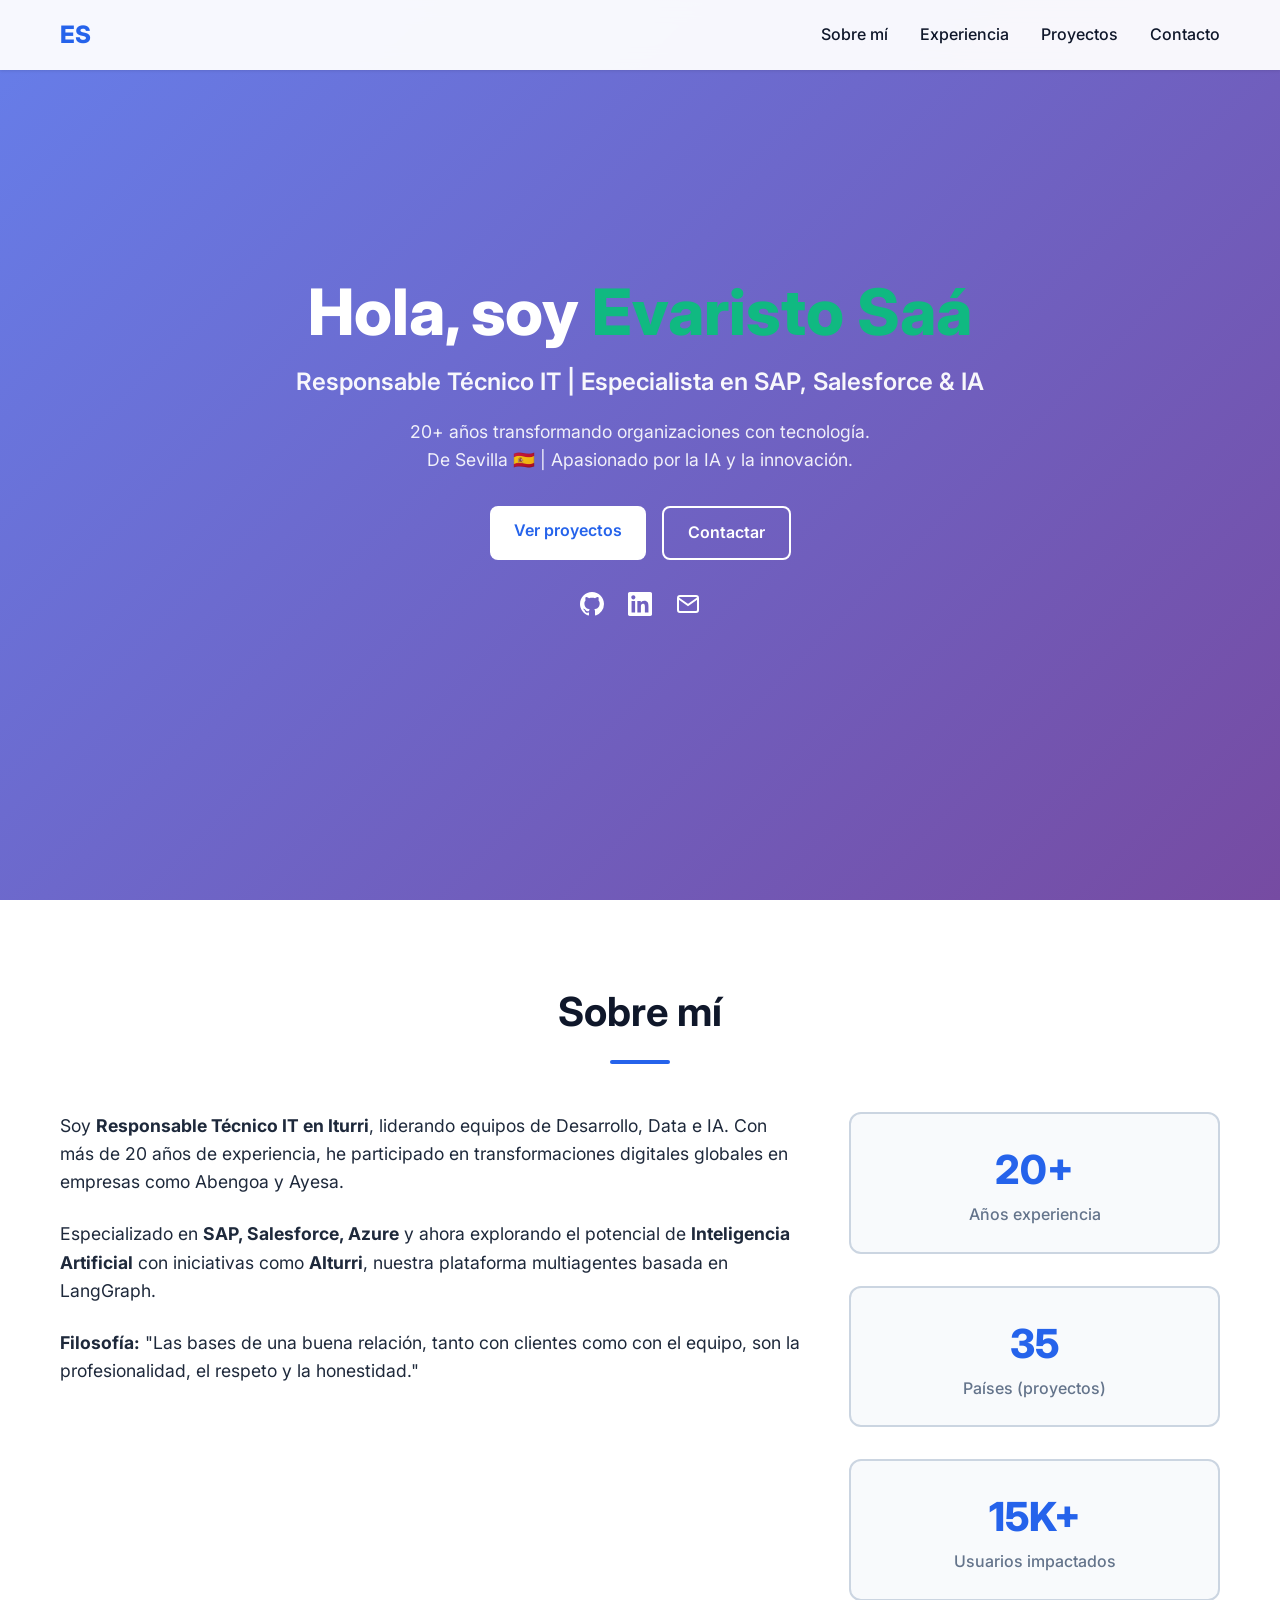
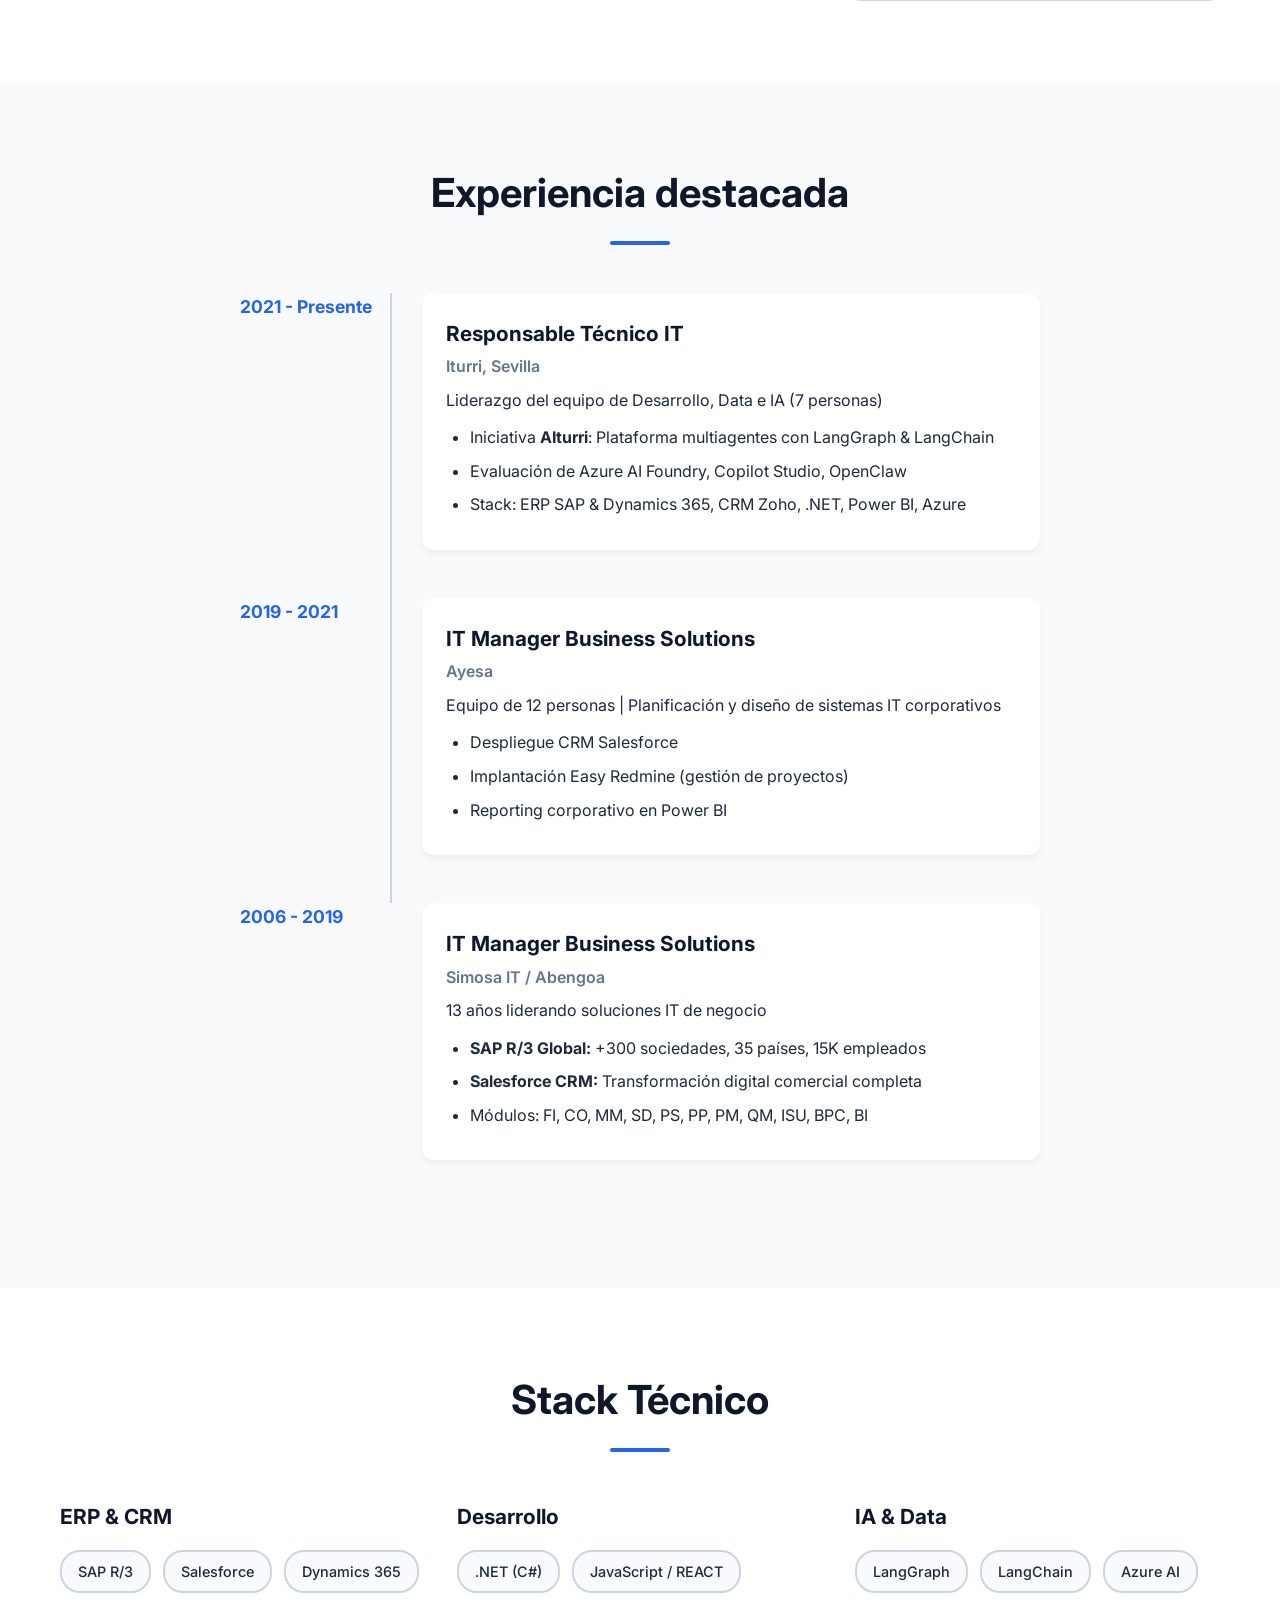
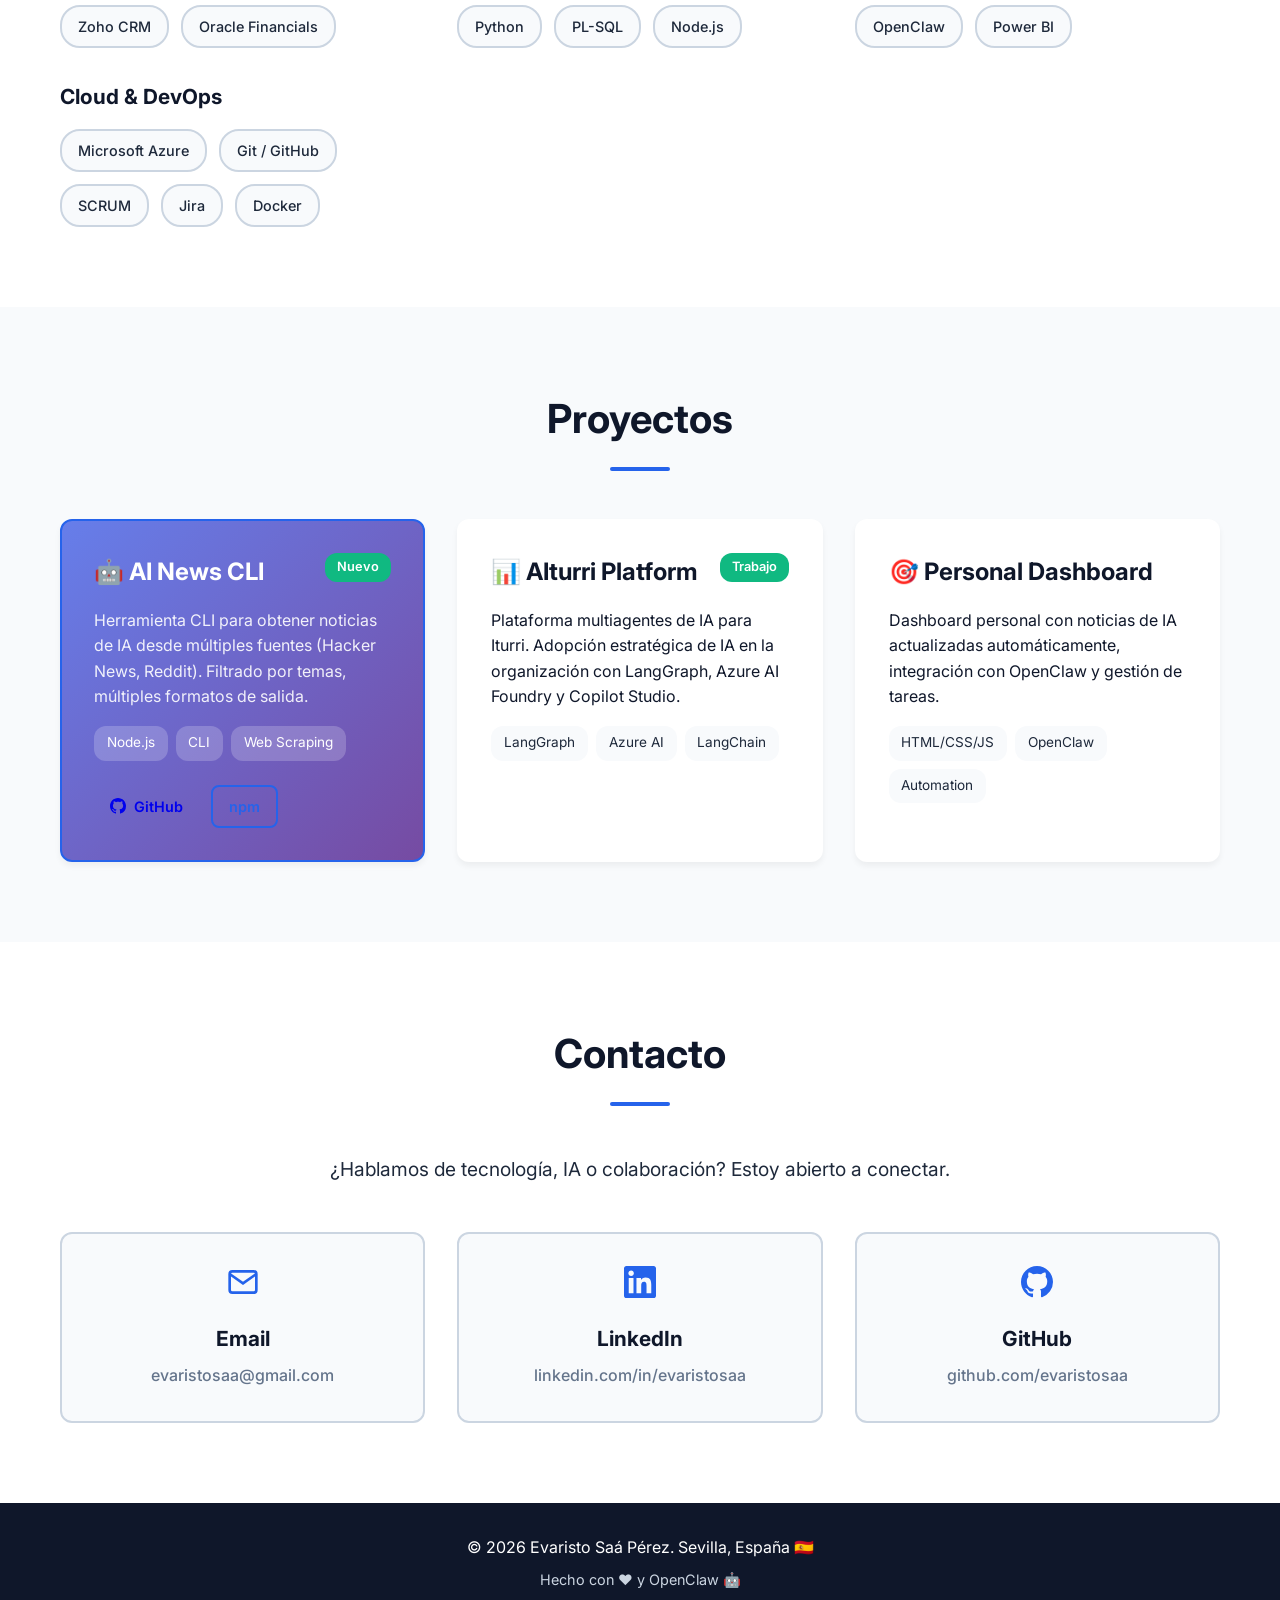
==== index.html @ eadf66b8 "feat: initial portfolio with AI News CLI project - Professional portfolio with experience timeline -" ====
<!DOCTYPE html>
<html lang="es">
<head>
    <meta charset="UTF-8">
    <meta name="viewport" content="width=device-width, initial-scale=1.0">
    <meta name="description" content="Evaristo Saá - Responsable Técnico IT | 20+ años experiencia | SAP, Salesforce, IA, Cloud">
    <meta name="keywords" content="IT, SAP, Salesforce, IA, Machine Learning, Sevilla, desarrollo software">
    <meta name="author" content="Evaristo Saá Pérez">
    <title>Evaristo Saá | IT Leader & AI Enthusiast</title>
    <link rel="stylesheet" href="styles.css">
    <link rel="preconnect" href="https://fonts.googleapis.com">
    <link rel="preconnect" href="https://fonts.gstatic.com" crossorigin>
    <link href="https://fonts.googleapis.com/css2?family=Inter:wght@300;400;500;600;700;800&display=swap" rel="stylesheet">
</head>
<body>
    <!-- Navigation -->
    <nav class="navbar">
        <div class="container">
            <div class="nav-brand">
                <a href="#home">ES</a>
            </div>
            <ul class="nav-menu">
                <li><a href="#about">Sobre mí</a></li>
                <li><a href="#experience">Experiencia</a></li>
                <li><a href="#projects">Proyectos</a></li>
                <li><a href="#contact">Contacto</a></li>
            </ul>
        </div>
    </nav>

    <!-- Hero Section -->
    <section class="hero" id="home">
        <div class="container">
            <div class="hero-content">
                <h1 class="hero-title">
                    Hola, soy <span class="highlight">Evaristo Saá</span>
                </h1>
                <p class="hero-subtitle">
                    Responsable Técnico IT | Especialista en SAP, Salesforce & IA
                </p>
                <p class="hero-description">
                    20+ años transformando organizaciones con tecnología.<br>
                    De Sevilla 🇪🇸 | Apasionado por la IA y la innovación.
                </p>
                <div class="hero-cta">
                    <a href="#projects" class="btn btn-primary">Ver proyectos</a>
                    <a href="#contact" class="btn btn-secondary">Contactar</a>
                </div>
                <div class="hero-social">
                    <a href="https://github.com/evaristosaa" target="_blank" aria-label="GitHub">
                        <svg width="24" height="24" viewBox="0 0 24 24" fill="currentColor">
                            <path d="M12 0C5.37 0 0 5.37 0 12c0 5.31 3.435 9.795 8.205 11.385.6.105.825-.255.825-.57 0-.285-.015-1.23-.015-2.235-3.015.555-3.795-.735-4.035-1.41-.135-.345-.72-1.41-1.23-1.695-.42-.225-1.02-.78-.015-.795.945-.015 1.62.87 1.845 1.23 1.08 1.815 2.805 1.305 3.495.99.105-.78.42-1.305.765-1.605-2.67-.3-5.46-1.335-5.46-5.925 0-1.305.465-2.385 1.23-3.225-.12-.3-.54-1.53.12-3.18 0 0 1.005-.315 3.3 1.23.96-.27 1.98-.405 3-.405s2.04.135 3 .405c2.295-1.56 3.3-1.23 3.3-1.23.66 1.65.24 2.88.12 3.18.765.84 1.23 1.905 1.23 3.225 0 4.605-2.805 5.625-5.475 5.925.435.375.81 1.095.81 2.22 0 1.605-.015 2.895-.015 3.3 0 .315.225.69.825.57A12.02 12.02 0 0024 12c0-6.63-5.37-12-12-12z"/>
                        </svg>
                    </a>
                    <a href="https://linkedin.com/in/evaristosaa" target="_blank" aria-label="LinkedIn">
                        <svg width="24" height="24" viewBox="0 0 24 24" fill="currentColor">
                            <path d="M20.447 20.452h-3.554v-5.569c0-1.328-.027-3.037-1.852-3.037-1.853 0-2.136 1.445-2.136 2.939v5.667H9.351V9h3.414v1.561h.046c.477-.9 1.637-1.85 3.37-1.85 3.601 0 4.267 2.37 4.267 5.455v6.286zM5.337 7.433c-1.144 0-2.063-.926-2.063-2.065 0-1.138.92-2.063 2.063-2.063 1.14 0 2.064.925 2.064 2.063 0 1.139-.925 2.065-2.064 2.065zm1.782 13.019H3.555V9h3.564v11.452zM22.225 0H1.771C.792 0 0 .774 0 1.729v20.542C0 23.227.792 24 1.771 24h20.451C23.2 24 24 23.227 24 22.271V1.729C24 .774 23.2 0 22.222 0h.003z"/>
                        </svg>
                    </a>
                    <a href="mailto:evaristosaa@gmail.com" aria-label="Email">
                        <svg width="24" height="24" viewBox="0 0 24 24" fill="none" stroke="currentColor" stroke-width="2">
                            <path d="M4 4h16c1.1 0 2 .9 2 2v12c0 1.1-.9 2-2 2H4c-1.1 0-2-.9-2-2V6c0-1.1.9-2 2-2z"/>
                            <polyline points="22,6 12,13 2,6"/>
                        </svg>
                    </a>
                </div>
            </div>
        </div>
    </section>

    <!-- About Section -->
    <section class="about" id="about">
        <div class="container">
            <h2 class="section-title">Sobre mí</h2>
            <div class="about-content">
                <div class="about-text">
                    <p>
                        Soy <strong>Responsable Técnico IT en Iturri</strong>, liderando equipos de Desarrollo, Data e IA. 
                        Con más de 20 años de experiencia, he participado en transformaciones digitales globales 
                        en empresas como Abengoa y Ayesa.
                    </p>
                    <p>
                        Especializado en <strong>SAP, Salesforce, Azure</strong> y ahora explorando el potencial de 
                        <strong>Inteligencia Artificial</strong> con iniciativas como <strong>AIturri</strong>, 
                        nuestra plataforma multiagentes basada en LangGraph.
                    </p>
                    <p>
                        <strong>Filosofía:</strong> "Las bases de una buena relación, tanto con clientes como con el equipo, 
                        son la profesionalidad, el respeto y la honestidad."
                    </p>
                </div>
                <div class="about-stats">
                    <div class="stat">
                        <div class="stat-number">20+</div>
                        <div class="stat-label">Años experiencia</div>
                    </div>
                    <div class="stat">
                        <div class="stat-number">35</div>
                        <div class="stat-label">Países (proyectos)</div>
                    </div>
                    <div class="stat">
                        <div class="stat-number">15K+</div>
                        <div class="stat-label">Usuarios impactados</div>
                    </div>
                </div>
            </div>
        </div>
    </section>

    <!-- Experience Section -->
    <section class="experience" id="experience">
        <div class="container">
            <h2 class="section-title">Experiencia destacada</h2>
            <div class="timeline">
                <div class="timeline-item">
                    <div class="timeline-year">2021 - Presente</div>
                    <div class="timeline-content">
                        <h3>Responsable Técnico IT</h3>
                        <h4>Iturri, Sevilla</h4>
                        <p>Liderazgo del equipo de Desarrollo, Data e IA (7 personas)</p>
                        <ul>
                            <li>Iniciativa <strong>AIturri</strong>: Plataforma multiagentes con LangGraph & LangChain</li>
                            <li>Evaluación de Azure AI Foundry, Copilot Studio, OpenClaw</li>
                            <li>Stack: ERP SAP & Dynamics 365, CRM Zoho, .NET, Power BI, Azure</li>
                        </ul>
                    </div>
                </div>
                <div class="timeline-item">
                    <div class="timeline-year">2019 - 2021</div>
                    <div class="timeline-content">
                        <h3>IT Manager Business Solutions</h3>
                        <h4>Ayesa</h4>
                        <p>Equipo de 12 personas | Planificación y diseño de sistemas IT corporativos</p>
                        <ul>
                            <li>Despliegue CRM Salesforce</li>
                            <li>Implantación Easy Redmine (gestión de proyectos)</li>
                            <li>Reporting corporativo en Power BI</li>
                        </ul>
                    </div>
                </div>
                <div class="timeline-item">
                    <div class="timeline-year">2006 - 2019</div>
                    <div class="timeline-content">
                        <h3>IT Manager Business Solutions</h3>
                        <h4>Simosa IT / Abengoa</h4>
                        <p>13 años liderando soluciones IT de negocio</p>
                        <ul>
                            <li><strong>SAP R/3 Global:</strong> +300 sociedades, 35 países, 15K empleados</li>
                            <li><strong>Salesforce CRM:</strong> Transformación digital comercial completa</li>
                            <li>Módulos: FI, CO, MM, SD, PS, PP, PM, QM, ISU, BPC, BI</li>
                        </ul>
                    </div>
                </div>
            </div>
        </div>
    </section>

    <!-- Skills Section -->
    <section class="skills">
        <div class="container">
            <h2 class="section-title">Stack Técnico</h2>
            <div class="skills-grid">
                <div class="skill-category">
                    <h3>ERP & CRM</h3>
                    <div class="skill-tags">
                        <span>SAP R/3</span>
                        <span>Salesforce</span>
                        <span>Dynamics 365</span>
                        <span>Zoho CRM</span>
                        <span>Oracle Financials</span>
                    </div>
                </div>
                <div class="skill-category">
                    <h3>Desarrollo</h3>
                    <div class="skill-tags">
                        <span>.NET (C#)</span>
                        <span>JavaScript / REACT</span>
                        <span>Python</span>
                        <span>PL-SQL</span>
                        <span>Node.js</span>
                    </div>
                </div>
                <div class="skill-category">
                    <h3>IA & Data</h3>
                    <div class="skill-tags">
                        <span>LangGraph</span>
                        <span>LangChain</span>
                        <span>Azure AI</span>
                        <span>OpenClaw</span>
                        <span>Power BI</span>
                    </div>
                </div>
                <div class="skill-category">
                    <h3>Cloud & DevOps</h3>
                    <div class="skill-tags">
                        <span>Microsoft Azure</span>
                        <span>Git / GitHub</span>
                        <span>SCRUM</span>
                        <span>Jira</span>
                        <span>Docker</span>
                    </div>
                </div>
            </div>
        </div>
    </section>

    <!-- Projects Section -->
    <section class="projects" id="projects">
        <div class="container">
            <h2 class="section-title">Proyectos</h2>
            <div class="projects-grid">
                <div class="project-card featured">
                    <div class="project-header">
                        <h3>🤖 AI News CLI</h3>
                        <span class="project-badge">Nuevo</span>
                    </div>
                    <p class="project-description">
                        Herramienta CLI para obtener noticias de IA desde múltiples fuentes (Hacker News, Reddit). 
                        Filtrado por temas, múltiples formatos de salida.
                    </p>
                    <div class="project-tech">
                        <span>Node.js</span>
                        <span>CLI</span>
                        <span>Web Scraping</span>
                    </div>
                    <div class="project-links">
                        <a href="https://github.com/evaristosaa/ai-news-cli" target="_blank" class="btn btn-small">
                            <svg width="16" height="16" viewBox="0 0 24 24" fill="currentColor">
                                <path d="M12 0C5.37 0 0 5.37 0 12c0 5.31 3.435 9.795 8.205 11.385.6.105.825-.255.825-.57 0-.285-.015-1.23-.015-2.235-3.015.555-3.795-.735-4.035-1.41-.135-.345-.72-1.41-1.23-1.695-.42-.225-1.02-.78-.015-.795.945-.015 1.62.87 1.845 1.23 1.08 1.815 2.805 1.305 3.495.99.105-.78.42-1.305.765-1.605-2.67-.3-5.46-1.335-5.46-5.925 0-1.305.465-2.385 1.23-3.225-.12-.3-.54-1.53.12-3.18 0 0 1.005-.315 3.3 1.23.96-.27 1.98-.405 3-.405s2.04.135 3 .405c2.295-1.56 3.3-1.23 3.3-1.23.66 1.65.24 2.88.12 3.18.765.84 1.23 1.905 1.23 3.225 0 4.605-2.805 5.625-5.475 5.925.435.375.81 1.095.81 2.22 0 1.605-.015 2.895-.015 3.3 0 .315.225.69.825.57A12.02 12.02 0 0024 12c0-6.63-5.37-12-12-12z"/>
                            </svg>
                            GitHub
                        </a>
                        <a href="https://www.npmjs.com/package/ai-news-cli" target="_blank" class="btn btn-small btn-outline">
                            npm
                        </a>
                    </div>
                </div>

                <div class="project-card">
                    <div class="project-header">
                        <h3>📊 AIturri Platform</h3>
                        <span class="project-badge">Trabajo</span>
                    </div>
                    <p class="project-description">
                        Plataforma multiagentes de IA para Iturri. Adopción estratégica de IA en la organización 
                        con LangGraph, Azure AI Foundry y Copilot Studio.
                    </p>
                    <div class="project-tech">
                        <span>LangGraph</span>
                        <span>Azure AI</span>
                        <span>LangChain</span>
                    </div>
                </div>

                <div class="project-card">
                    <div class="project-header">
                        <h3>🎯 Personal Dashboard</h3>
                    </div>
                    <p class="project-description">
                        Dashboard personal con noticias de IA actualizadas automáticamente, 
                        integración con OpenClaw y gestión de tareas.
                    </p>
                    <div class="project-tech">
                        <span>HTML/CSS/JS</span>
                        <span>OpenClaw</span>
                        <span>Automation</span>
                    </div>
                </div>
            </div>
        </div>
    </section>

    <!-- Contact Section -->
    <section class="contact" id="contact">
        <div class="container">
            <h2 class="section-title">Contacto</h2>
            <div class="contact-content">
                <p class="contact-intro">
                    ¿Hablamos de tecnología, IA o colaboración? Estoy abierto a conectar.
                </p>
                <div class="contact-methods">
                    <a href="mailto:evaristosaa@gmail.com" class="contact-card">
                        <svg width="32" height="32" viewBox="0 0 24 24" fill="none" stroke="currentColor" stroke-width="2">
                            <path d="M4 4h16c1.1 0 2 .9 2 2v12c0 1.1-.9 2-2 2H4c-1.1 0-2-.9-2-2V6c0-1.1.9-2 2-2z"/>
                            <polyline points="22,6 12,13 2,6"/>
                        </svg>
                        <h3>Email</h3>
                        <p>evaristosaa@gmail.com</p>
                    </a>
                    <a href="https://linkedin.com/in/evaristosaa" target="_blank" class="contact-card">
                        <svg width="32" height="32" viewBox="0 0 24 24" fill="currentColor">
                            <path d="M20.447 20.452h-3.554v-5.569c0-1.328-.027-3.037-1.852-3.037-1.853 0-2.136 1.445-2.136 2.939v5.667H9.351V9h3.414v1.561h.046c.477-.9 1.637-1.85 3.37-1.85 3.601 0 4.267 2.37 4.267 5.455v6.286zM5.337 7.433c-1.144 0-2.063-.926-2.063-2.065 0-1.138.92-2.063 2.063-2.063 1.14 0 2.064.925 2.064 2.063 0 1.139-.925 2.065-2.064 2.065zm1.782 13.019H3.555V9h3.564v11.452zM22.225 0H1.771C.792 0 0 .774 0 1.729v20.542C0 23.227.792 24 1.771 24h20.451C23.2 24 24 23.227 24 22.271V1.729C24 .774 23.2 0 22.222 0h.003z"/>
                        </svg>
                        <h3>LinkedIn</h3>
                        <p>linkedin.com/in/evaristosaa</p>
                    </a>
                    <a href="https://github.com/evaristosaa" target="_blank" class="contact-card">
                        <svg width="32" height="32" viewBox="0 0 24 24" fill="currentColor">
                            <path d="M12 0C5.37 0 0 5.37 0 12c0 5.31 3.435 9.795 8.205 11.385.6.105.825-.255.825-.57 0-.285-.015-1.23-.015-2.235-3.015.555-3.795-.735-4.035-1.41-.135-.345-.72-1.41-1.23-1.695-.42-.225-1.02-.78-.015-.795.945-.015 1.62.87 1.845 1.23 1.08 1.815 2.805 1.305 3.495.99.105-.78.42-1.305.765-1.605-2.67-.3-5.46-1.335-5.46-5.925 0-1.305.465-2.385 1.23-3.225-.12-.3-.54-1.53.12-3.18 0 0 1.005-.315 3.3 1.23.96-.27 1.98-.405 3-.405s2.04.135 3 .405c2.295-1.56 3.3-1.23 3.3-1.23.66 1.65.24 2.88.12 3.18.765.84 1.23 1.905 1.23 3.225 0 4.605-2.805 5.625-5.475 5.925.435.375.81 1.095.81 2.22 0 1.605-.015 2.895-.015 3.3 0 .315.225.69.825.57A12.02 12.02 0 0024 12c0-6.63-5.37-12-12-12z"/>
                        </svg>
                        <h3>GitHub</h3>
                        <p>github.com/evaristosaa</p>
                    </a>
                </div>
            </div>
        </div>
    </section>

    <!-- Footer -->
    <footer class="footer">
        <div class="container">
            <p>&copy; 2026 Evaristo Saá Pérez. Sevilla, España 🇪🇸</p>
            <p class="footer-note">Hecho con ❤️ y OpenClaw 🤖</p>
        </div>
    </footer>

    <script src="script.js"></script>
</body>
</html>
---- styles.css ----
:root {
    --primary: #2563eb;
    --primary-dark: #1e40af;
    --secondary: #10b981;
    --dark: #0f172a;
    --dark-light: #1e293b;
    --gray: #64748b;
    --gray-light: #cbd5e1;
    --white: #ffffff;
    --bg: #f8fafc;
    --accent: #8b5cf6;
}

* {
    margin: 0;
    padding: 0;
    box-sizing: border-box;
}

html {
    scroll-behavior: smooth;
}

body {
    font-family: 'Inter', -apple-system, BlinkMacSystemFont, 'Segoe UI', sans-serif;
    line-height: 1.6;
    color: var(--dark);
    background: var(--bg);
}

.container {
    max-width: 1200px;
    margin: 0 auto;
    padding: 0 20px;
}

/* Navbar */
.navbar {
    position: fixed;
    top: 0;
    width: 100%;
    background: rgba(255, 255, 255, 0.95);
    backdrop-filter: blur(10px);
    box-shadow: 0 1px 3px rgba(0, 0, 0, 0.1);
    z-index: 1000;
}

.navbar .container {
    display: flex;
    justify-content: space-between;
    align-items: center;
    padding: 1rem 20px;
}

.nav-brand a {
    font-size: 1.5rem;
    font-weight: 800;
    color: var(--primary);
    text-decoration: none;
}

.nav-menu {
    display: flex;
    list-style: none;
    gap: 2rem;
}

.nav-menu a {
    color: var(--dark);
    text-decoration: none;
    font-weight: 500;
    transition: color 0.3s;
}

.nav-menu a:hover {
    color: var(--primary);
}

/* Hero */
.hero {
    min-height: 100vh;
    display: flex;
    align-items: center;
    padding-top: 80px;
    background: linear-gradient(135deg, #667eea 0%, #764ba2 100%);
    color: var(--white);
}

.hero-content {
    text-align: center;
}

.hero-title {
    font-size: clamp(2.5rem, 5vw, 4rem);
    font-weight: 800;
    margin-bottom: 1rem;
    line-height: 1.1;
}

.highlight {
    color: var(--secondary);
}

.hero-subtitle {
    font-size: 1.5rem;
    font-weight: 600;
    margin-bottom: 1rem;
    opacity: 0.95;
}

.hero-description {
    font-size: 1.1rem;
    margin-bottom: 2rem;
    opacity: 0.9;
}

.hero-cta {
    display: flex;
    gap: 1rem;
    justify-content: center;
    margin-bottom: 2rem;
}

.btn {
    padding: 0.75rem 1.5rem;
    border-radius: 8px;
    text-decoration: none;
    font-weight: 600;
    transition: all 0.3s;
    display: inline-block;
}

.btn-primary {
    background: var(--white);
    color: var(--primary);
}

.btn-primary:hover {
    transform: translateY(-2px);
    box-shadow: 0 10px 25px rgba(0, 0, 0, 0.2);
}

.btn-secondary {
    background: transparent;
    color: var(--white);
    border: 2px solid var(--white);
}

.btn-secondary:hover {
    background: var(--white);
    color: var(--primary);
}

.btn-small {
    padding: 0.5rem 1rem;
    font-size: 0.9rem;
}

.btn-outline {
    background: transparent;
    border: 2px solid var(--primary);
    color: var(--primary);
}

.hero-social {
    display: flex;
    gap: 1.5rem;
    justify-content: center;
}

.hero-social a {
    color: var(--white);
    transition: all 0.3s;
}

.hero-social a:hover {
    transform: translateY(-3px);
    color: var(--secondary);
}

/* Sections */
section {
    padding: 5rem 0;
}

.section-title {
    font-size: 2.5rem;
    font-weight: 700;
    text-align: center;
    margin-bottom: 3rem;
    position: relative;
}

.section-title::after {
    content: '';
    display: block;
    width: 60px;
    height: 4px;
    background: var(--primary);
    margin: 1rem auto 0;
    border-radius: 2px;
}

/* About */
.about {
    background: var(--white);
}

.about-content {
    display: grid;
    grid-template-columns: 2fr 1fr;
    gap: 3rem;
    align-items: start;
}

.about-text p {
    margin-bottom: 1.5rem;
    font-size: 1.1rem;
    color: var(--dark-light);
}

.about-stats {
    display: flex;
    flex-direction: column;
    gap: 2rem;
}

.stat {
    text-align: center;
    padding: 1.5rem;
    background: var(--bg);
    border-radius: 12px;
    border: 2px solid var(--gray-light);
}

.stat-number {
    font-size: 2.5rem;
    font-weight: 800;
    color: var(--primary);
}

.stat-label {
    color: var(--gray);
    font-weight: 500;
}

/* Experience */
.experience {
    background: var(--bg);
}

.timeline {
    max-width: 800px;
    margin: 0 auto;
}

.timeline-item {
    display: grid;
    grid-template-columns: 150px 1fr;
    gap: 2rem;
    margin-bottom: 3rem;
    position: relative;
}

.timeline-item::before {
    content: '';
    position: absolute;
    left: 150px;
    top: 0;
    bottom: -3rem;
    width: 2px;
    background: var(--gray-light);
}

.timeline-item:last-child::before {
    display: none;
}

.timeline-year {
    font-weight: 700;
    color: var(--primary);
    font-size: 1.1rem;
}

.timeline-content {
    background: var(--white);
    padding: 1.5rem;
    border-radius: 12px;
    box-shadow: 0 4px 6px rgba(0, 0, 0, 0.05);
}

.timeline-content h3 {
    font-size: 1.3rem;
    margin-bottom: 0.25rem;
}

.timeline-content h4 {
    color: var(--gray);
    font-weight: 600;
    margin-bottom: 0.5rem;
}

.timeline-content p {
    margin-bottom: 0.75rem;
    color: var(--dark-light);
}

.timeline-content ul {
    margin-left: 1.5rem;
    color: var(--dark-light);
}

.timeline-content li {
    margin-bottom: 0.5rem;
}

/* Skills */
.skills {
    background: var(--white);
}

.skills-grid {
    display: grid;
    grid-template-columns: repeat(auto-fit, minmax(280px, 1fr));
    gap: 2rem;
}

.skill-category h3 {
    font-size: 1.3rem;
    margin-bottom: 1rem;
    color: var(--dark);
}

.skill-tags {
    display: flex;
    flex-wrap: wrap;
    gap: 0.75rem;
}

.skill-tags span {
    background: var(--bg);
    padding: 0.5rem 1rem;
    border-radius: 20px;
    font-size: 0.9rem;
    font-weight: 500;
    color: var(--dark-light);
    border: 2px solid var(--gray-light);
    transition: all 0.3s;
}

.skill-tags span:hover {
    background: var(--primary);
    color: var(--white);
    border-color: var(--primary);
    transform: translateY(-2px);
}

/* Projects */
.projects {
    background: var(--bg);
}

.projects-grid {
    display: grid;
    grid-template-columns: repeat(auto-fit, minmax(320px, 1fr));
    gap: 2rem;
}

.project-card {
    background: var(--white);
    padding: 2rem;
    border-radius: 12px;
    box-shadow: 0 4px 6px rgba(0, 0, 0, 0.05);
    transition: all 0.3s;
    border: 2px solid transparent;
}

.project-card:hover {
    transform: translateY(-5px);
    box-shadow: 0 12px 24px rgba(0, 0, 0, 0.1);
}

.project-card.featured {
    border-color: var(--primary);
    background: linear-gradient(135deg, #667eea 0%, #764ba2 100%);
    color: var(--white);
}

.project-card.featured .project-description,
.project-card.featured .project-tech span {
    color: rgba(255, 255, 255, 0.9);
}

.project-header {
    display: flex;
    justify-content: space-between;
    align-items: start;
    margin-bottom: 1rem;
}

.project-header h3 {
    font-size: 1.5rem;
}

.project-badge {
    background: var(--secondary);
    color: var(--white);
    padding: 0.25rem 0.75rem;
    border-radius: 12px;
    font-size: 0.8rem;
    font-weight: 600;
}

.project-description {
    margin-bottom: 1rem;
    line-height: 1.6;
}

.project-tech {
    display: flex;
    flex-wrap: wrap;
    gap: 0.5rem;
    margin-bottom: 1.5rem;
}

.project-tech span {
    background: var(--bg);
    padding: 0.4rem 0.8rem;
    border-radius: 12px;
    font-size: 0.85rem;
    color: var(--dark-light);
}

.project-card.featured .project-tech span {
    background: rgba(255, 255, 255, 0.2);
    color: var(--white);
}

.project-links {
    display: flex;
    gap: 0.75rem;
}

.project-links .btn {
    display: flex;
    align-items: center;
    gap: 0.5rem;
}

/* Contact */
.contact {
    background: var(--white);
}

.contact-intro {
    text-align: center;
    font-size: 1.2rem;
    margin-bottom: 3rem;
    color: var(--dark-light);
}

.contact-methods {
    display: grid;
    grid-template-columns: repeat(auto-fit, minmax(250px, 1fr));
    gap: 2rem;
}

.contact-card {
    text-align: center;
    padding: 2rem;
    background: var(--bg);
    border-radius: 12px;
    border: 2px solid var(--gray-light);
    transition: all 0.3s;
    text-decoration: none;
    color: var(--dark);
}

.contact-card:hover {
    border-color: var(--primary);
    transform: translateY(-5px);
    box-shadow: 0 8px 16px rgba(0, 0, 0, 0.1);
}

.contact-card svg {
    color: var(--primary);
    margin-bottom: 1rem;
}

.contact-card h3 {
    font-size: 1.3rem;
    margin-bottom: 0.5rem;
}

.contact-card p {
    color: var(--gray);
    font-weight: 500;
}

/* Footer */
.footer {
    background: var(--dark);
    color: var(--white);
    text-align: center;
    padding: 2rem 0;
}

.footer p {
    margin-bottom: 0.5rem;
}

.footer-note {
    color: var(--gray-light);
    font-size: 0.9rem;
}

/* Responsive */
@media (max-width: 768px) {
    .nav-menu {
        display: none;
    }

    .hero-title {
        font-size: 2rem;
    }

    .hero-subtitle {
        font-size: 1.2rem;
    }

    .hero-cta {
        flex-direction: column;
    }

    .about-content {
        grid-template-columns: 1fr;
    }

    .timeline-item {
        grid-template-columns: 1fr;
    }

    .timeline-item::before {
        display: none;
    }

    .section-title {
        font-size: 2rem;
    }
}
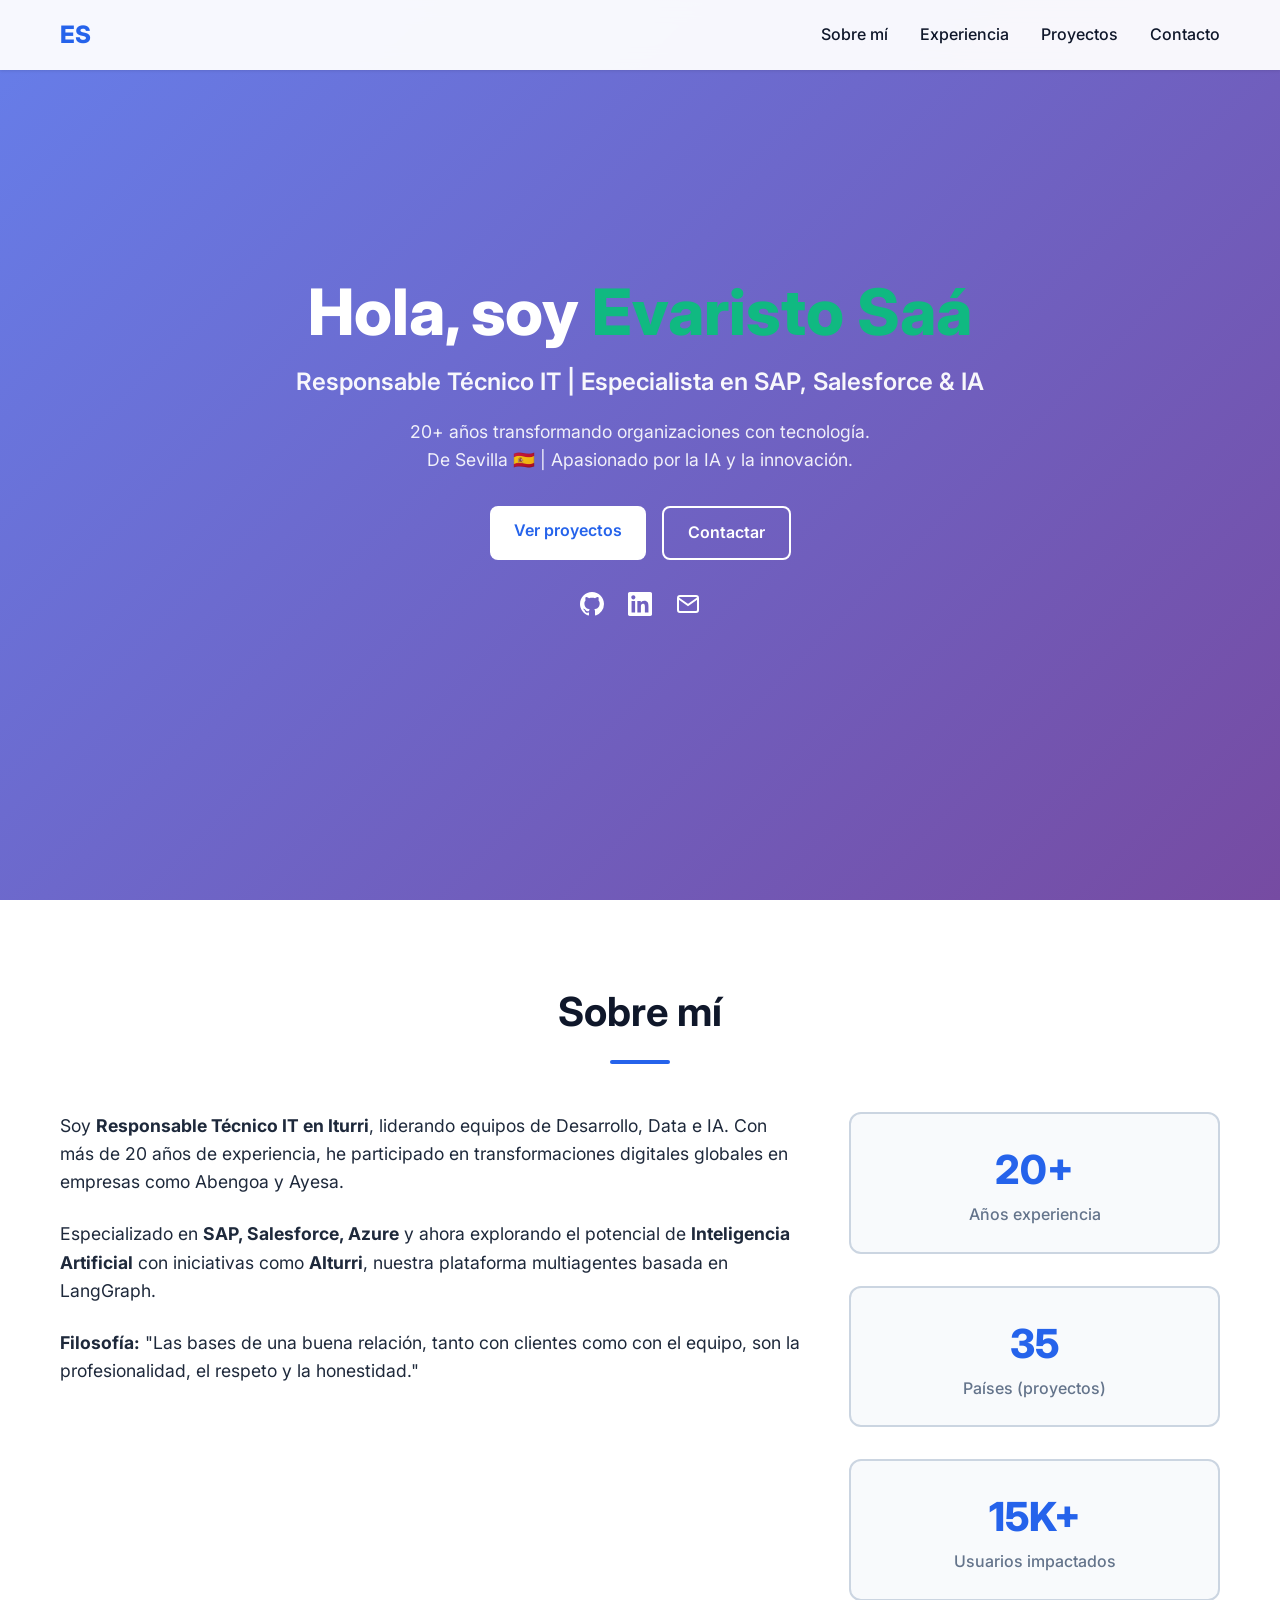
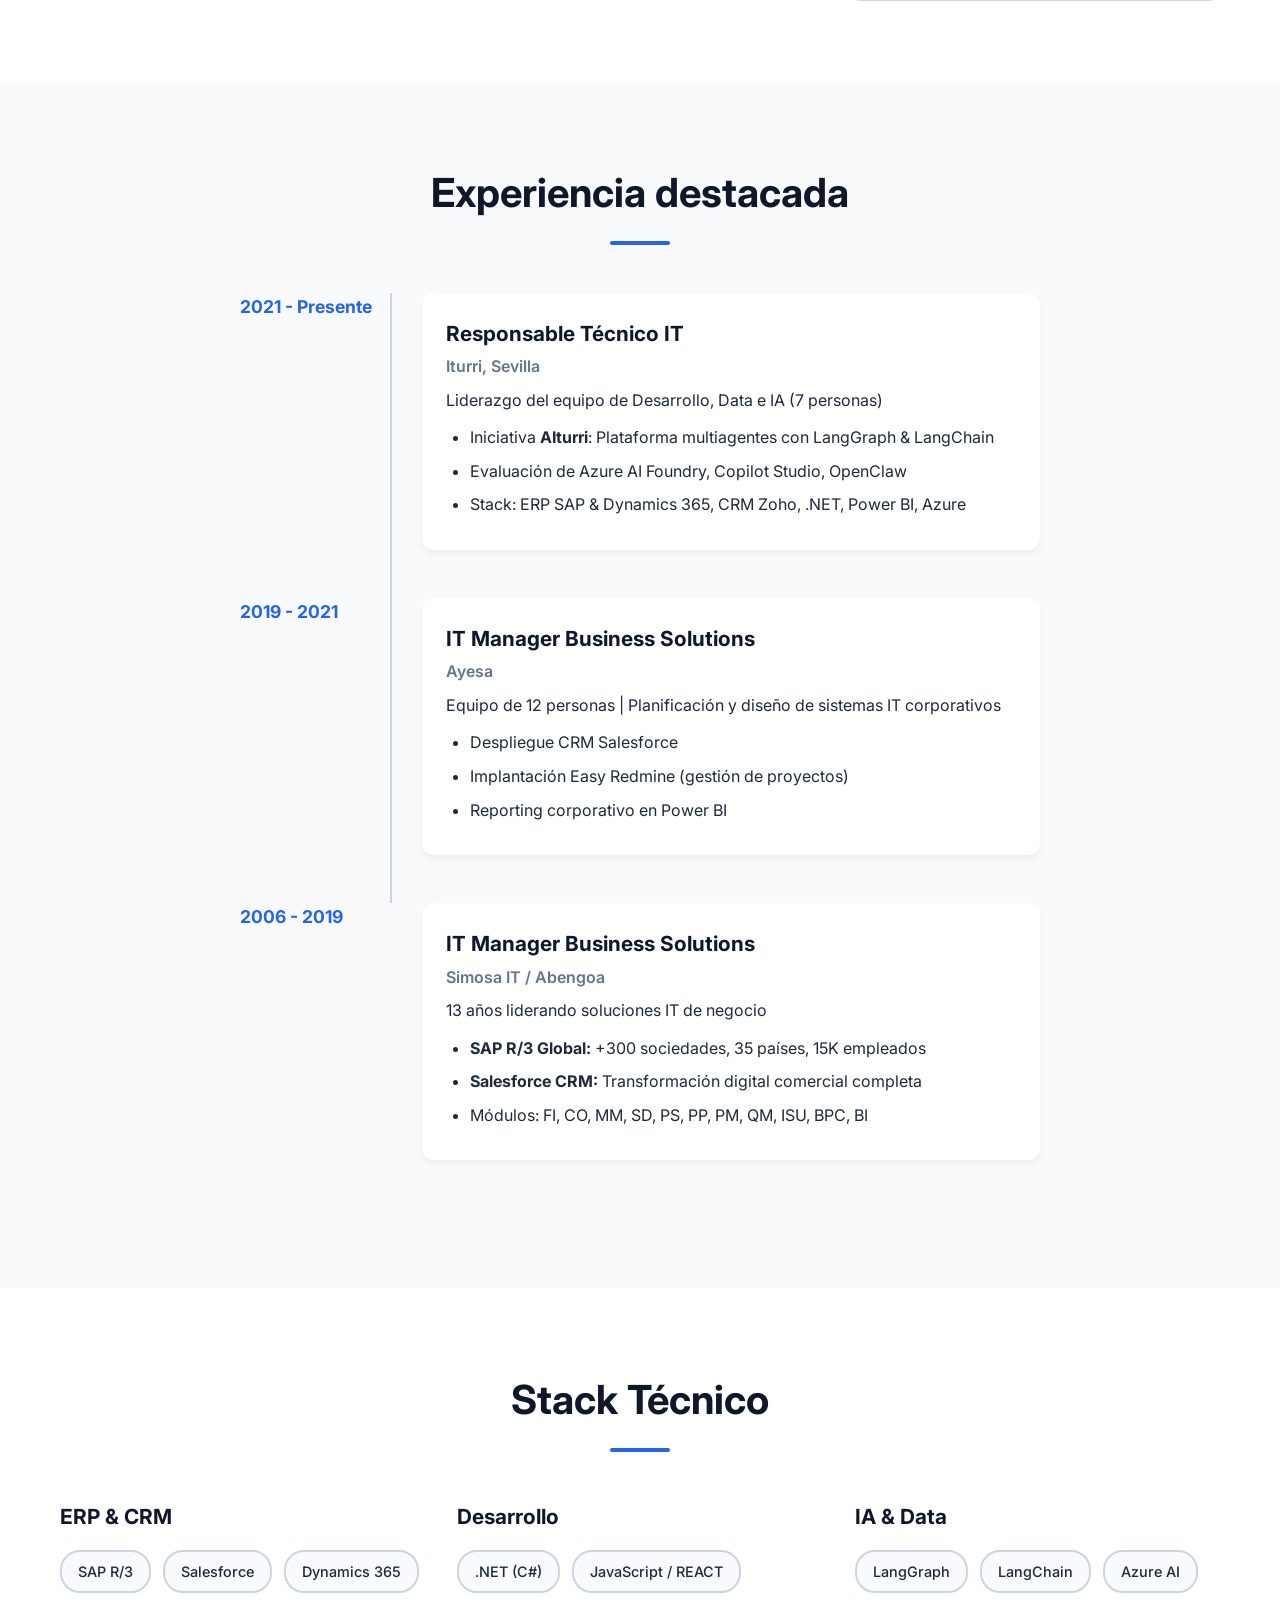
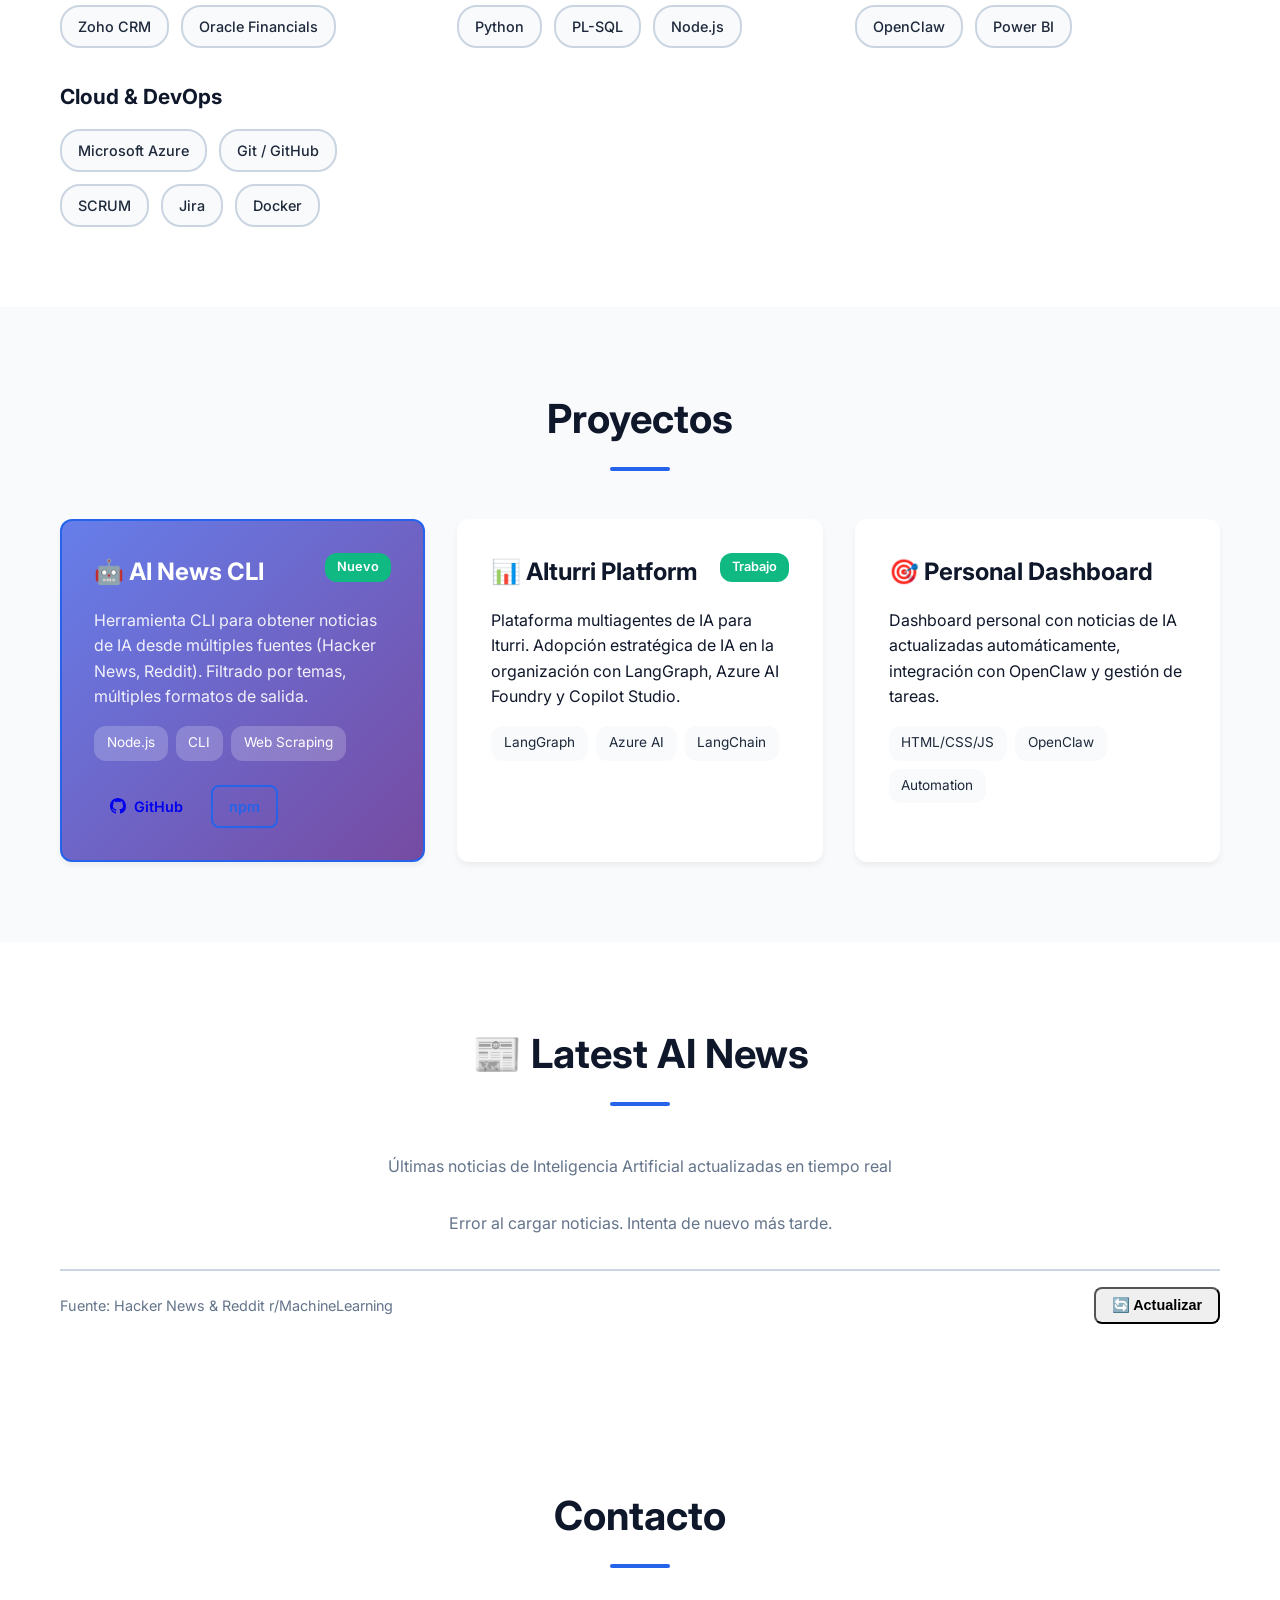
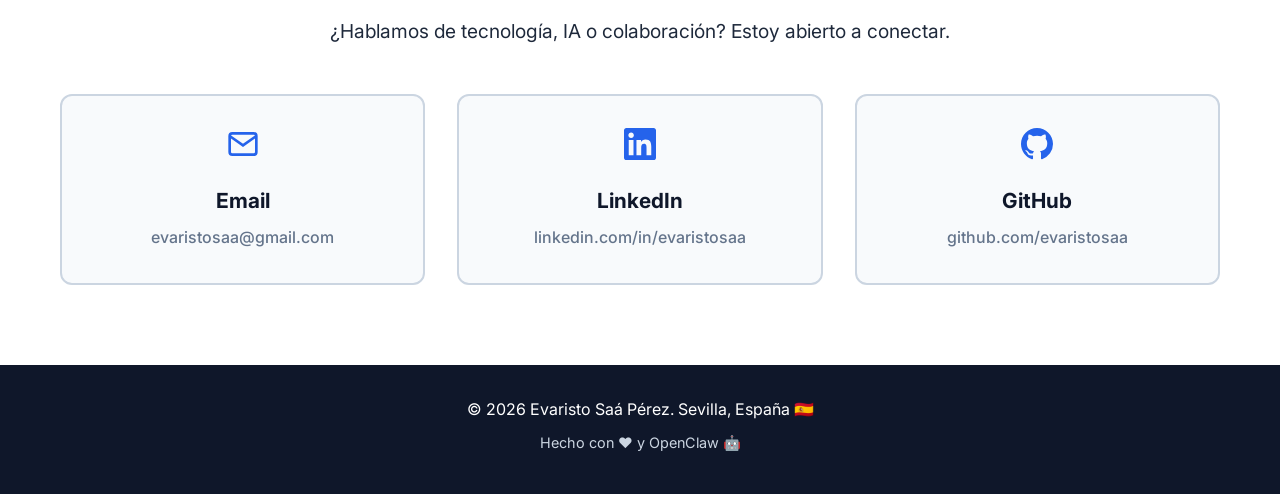
==== commit a2e47275: "feat: add live AI news section - Real-time AI news from Hacker News - Auto-filter AI-related topics " ====
--- a/index.html
+++ b/index.html
@@ -270,6 +270,24 @@
         </div>
     </section>
 
+    <!-- AI News Section -->
+    <section class="ai-news">
+        <div class="container">
+            <h2 class="section-title">📰 Latest AI News</h2>
+            <p class="news-intro">Últimas noticias de Inteligencia Artificial actualizadas en tiempo real</p>
+            <div class="news-grid" id="news-container">
+                <div class="news-loading">
+                    <div class="spinner"></div>
+                    <p>Cargando noticias...</p>
+                </div>
+            </div>
+            <div class="news-footer">
+                <p class="news-source">Fuente: Hacker News & Reddit r/MachineLearning</p>
+                <button class="btn btn-small" id="refresh-news">🔄 Actualizar</button>
+            </div>
+        </div>
+    </section>
+
     <!-- Contact Section -->
     <section class="contact" id="contact">
         <div class="container">
--- a/styles.css
+++ b/styles.css
@@ -447,6 +447,111 @@
     gap: 0.5rem;
 }
 
+/* AI News */
+.ai-news {
+    background: var(--white);
+}
+
+.news-intro {
+    text-align: center;
+    color: var(--gray);
+    margin-bottom: 2rem;
+}
+
+.news-grid {
+    display: grid;
+    grid-template-columns: repeat(auto-fit, minmax(320px, 1fr));
+    gap: 1.5rem;
+    margin-bottom: 2rem;
+}
+
+.news-loading {
+    grid-column: 1 / -1;
+    text-align: center;
+    padding: 3rem;
+}
+
+.spinner {
+    border: 3px solid var(--gray-light);
+    border-top: 3px solid var(--primary);
+    border-radius: 50%;
+    width: 40px;
+    height: 40px;
+    animation: spin 1s linear infinite;
+    margin: 0 auto 1rem;
+}
+
+@keyframes spin {
+    0% { transform: rotate(0deg); }
+    100% { transform: rotate(360deg); }
+}
+
+.news-card {
+    background: var(--bg);
+    padding: 1.5rem;
+    border-radius: 12px;
+    border: 2px solid var(--gray-light);
+    transition: all 0.3s;
+}
+
+.news-card:hover {
+    border-color: var(--primary);
+    transform: translateY(-3px);
+    box-shadow: 0 8px 16px rgba(0, 0, 0, 0.1);
+}
+
+.news-card h3 {
+    font-size: 1.1rem;
+    margin-bottom: 0.75rem;
+    line-height: 1.4;
+}
+
+.news-card h3 a {
+    color: var(--dark);
+    text-decoration: none;
+    transition: color 0.3s;
+}
+
+.news-card h3 a:hover {
+    color: var(--primary);
+}
+
+.news-meta {
+    display: flex;
+    justify-content: space-between;
+    align-items: center;
+    margin-bottom: 0.75rem;
+    font-size: 0.85rem;
+    color: var(--gray);
+}
+
+.news-source-badge {
+    background: var(--primary);
+    color: var(--white);
+    padding: 0.25rem 0.5rem;
+    border-radius: 8px;
+    font-weight: 600;
+}
+
+.news-description {
+    color: var(--dark-light);
+    line-height: 1.6;
+    font-size: 0.95rem;
+}
+
+.news-footer {
+    display: flex;
+    justify-content: space-between;
+    align-items: center;
+    padding-top: 1rem;
+    border-top: 2px solid var(--gray-light);
+}
+
+.news-source {
+    color: var(--gray);
+    font-size: 0.9rem;
+}
+
 /* Contact */
 .contact {
     background: var(--white);
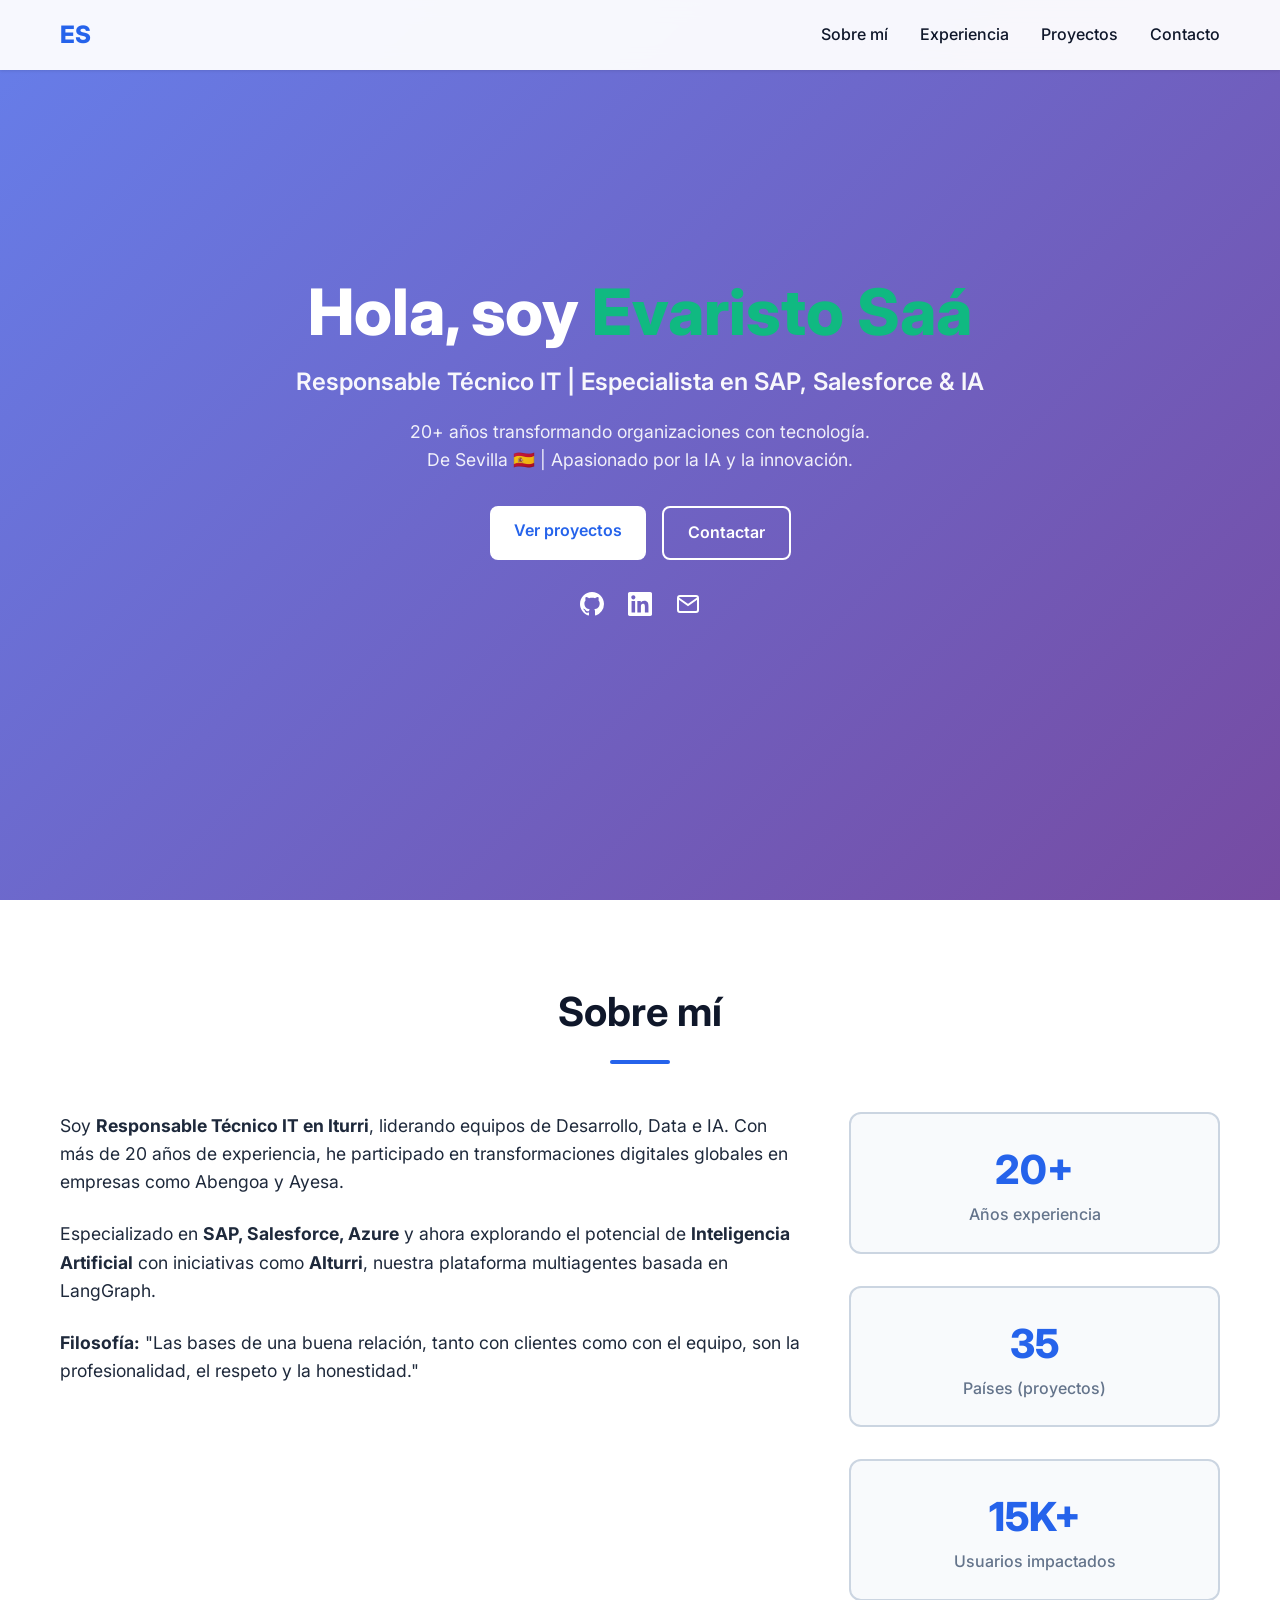
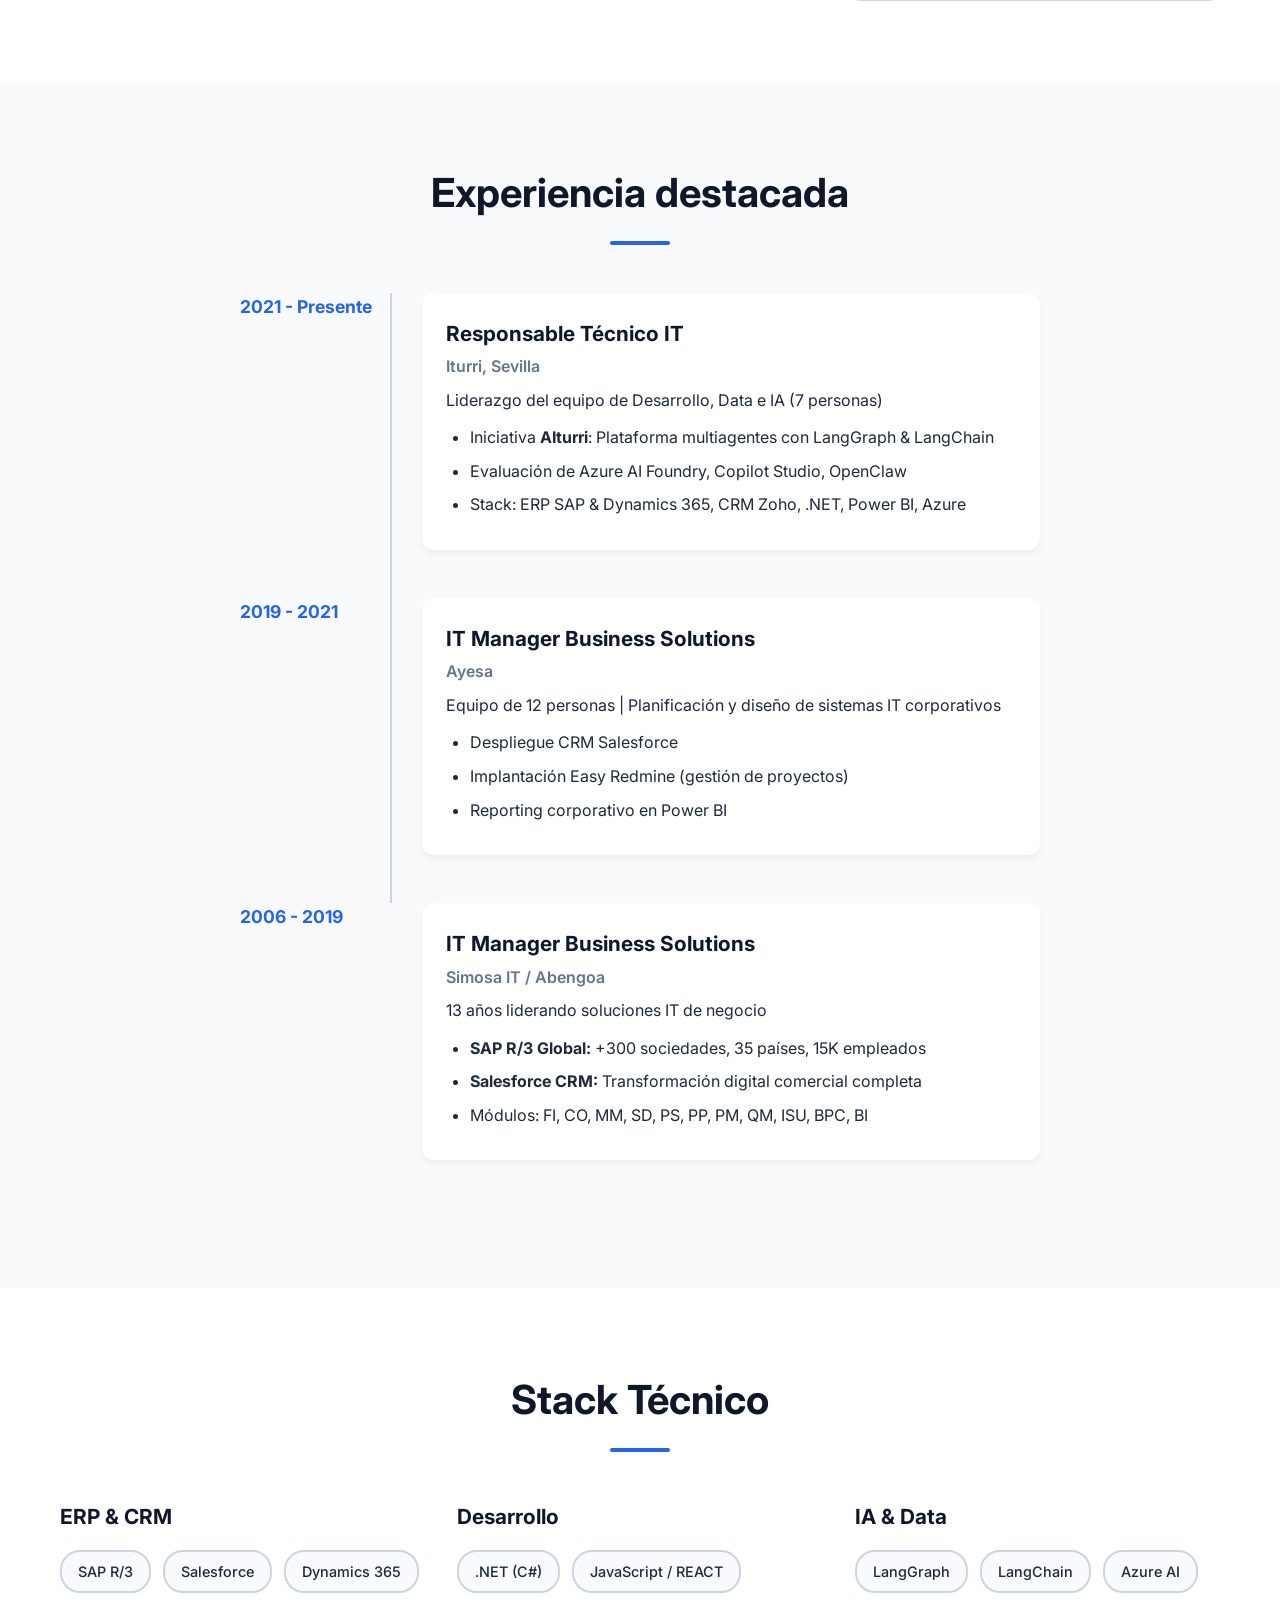
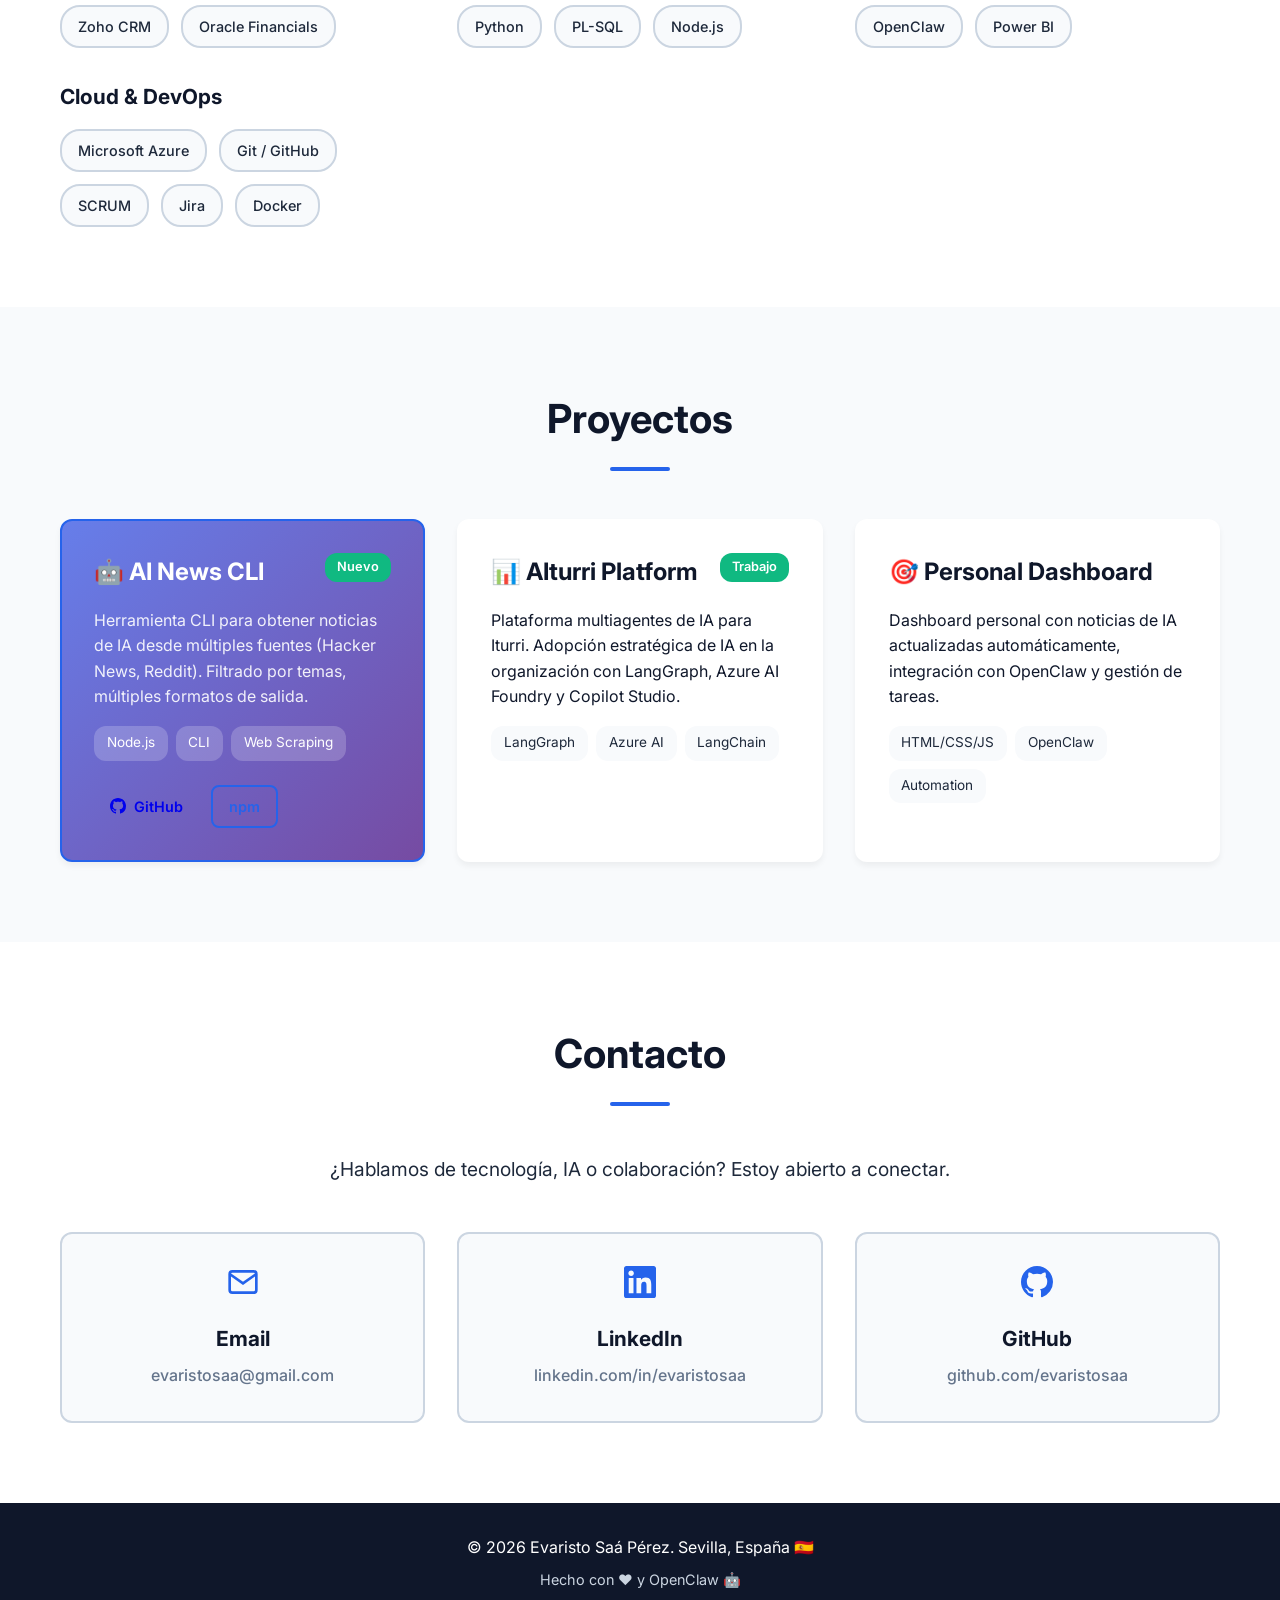
==== commit fc8e2021: "Revert "feat: add live AI news section" This reverts commit a2e4727597e73c16e519af687c9e1fc70254e0f0" ====
--- a/index.html
+++ b/index.html
@@ -270,24 +270,6 @@
         </div>
     </section>
 
-    <!-- AI News Section -->
-    <section class="ai-news">
-        <div class="container">
-            <h2 class="section-title">📰 Latest AI News</h2>
-            <p class="news-intro">Últimas noticias de Inteligencia Artificial actualizadas en tiempo real</p>
-            <div class="news-grid" id="news-container">
-                <div class="news-loading">
-                    <div class="spinner"></div>
-                    <p>Cargando noticias...</p>
-                </div>
-            </div>
-            <div class="news-footer">
-                <p class="news-source">Fuente: Hacker News & Reddit r/MachineLearning</p>
-                <button class="btn btn-small" id="refresh-news">🔄 Actualizar</button>
-            </div>
-        </div>
-    </section>
-
     <!-- Contact Section -->
     <section class="contact" id="contact">
         <div class="container">
--- a/styles.css
+++ b/styles.css
@@ -447,111 +447,6 @@
     gap: 0.5rem;
 }
 
-/* AI News */
-.ai-news {
-    background: var(--white);
-}
-
-.news-intro {
-    text-align: center;
-    color: var(--gray);
-    margin-bottom: 2rem;
-}
-
-.news-grid {
-    display: grid;
-    grid-template-columns: repeat(auto-fit, minmax(320px, 1fr));
-    gap: 1.5rem;
-    margin-bottom: 2rem;
-}
-
-.news-loading {
-    grid-column: 1 / -1;
-    text-align: center;
-    padding: 3rem;
-}
-
-.spinner {
-    border: 3px solid var(--gray-light);
-    border-top: 3px solid var(--primary);
-    border-radius: 50%;
-    width: 40px;
-    height: 40px;
-    animation: spin 1s linear infinite;
-    margin: 0 auto 1rem;
-}
-
-@keyframes spin {
-    0% { transform: rotate(0deg); }
-    100% { transform: rotate(360deg); }
-}
-
-.news-card {
-    background: var(--bg);
-    padding: 1.5rem;
-    border-radius: 12px;
-    border: 2px solid var(--gray-light);
-    transition: all 0.3s;
-}
-
-.news-card:hover {
-    border-color: var(--primary);
-    transform: translateY(-3px);
-    box-shadow: 0 8px 16px rgba(0, 0, 0, 0.1);
-}
-
-.news-card h3 {
-    font-size: 1.1rem;
-    margin-bottom: 0.75rem;
-    line-height: 1.4;
-}
-
-.news-card h3 a {
-    color: var(--dark);
-    text-decoration: none;
-    transition: color 0.3s;
-}
-
-.news-card h3 a:hover {
-    color: var(--primary);
-}
-
-.news-meta {
-    display: flex;
-    justify-content: space-between;
-    align-items: center;
-    margin-bottom: 0.75rem;
-    font-size: 0.85rem;
-    color: var(--gray);
-}
-
-.news-source-badge {
-    background: var(--primary);
-    color: var(--white);
-    padding: 0.25rem 0.5rem;
-    border-radius: 8px;
-    font-weight: 600;
-}
-
-.news-description {
-    color: var(--dark-light);
-    line-height: 1.6;
-    font-size: 0.95rem;
-}
-
-.news-footer {
-    display: flex;
-    justify-content: space-between;
-    align-items: center;
-    padding-top: 1rem;
-    border-top: 2px solid var(--gray-light);
-}
-
-.news-source {
-    color: var(--gray);
-    font-size: 0.9rem;
-}
-
 /* Contact */
 .contact {
     background: var(--white);
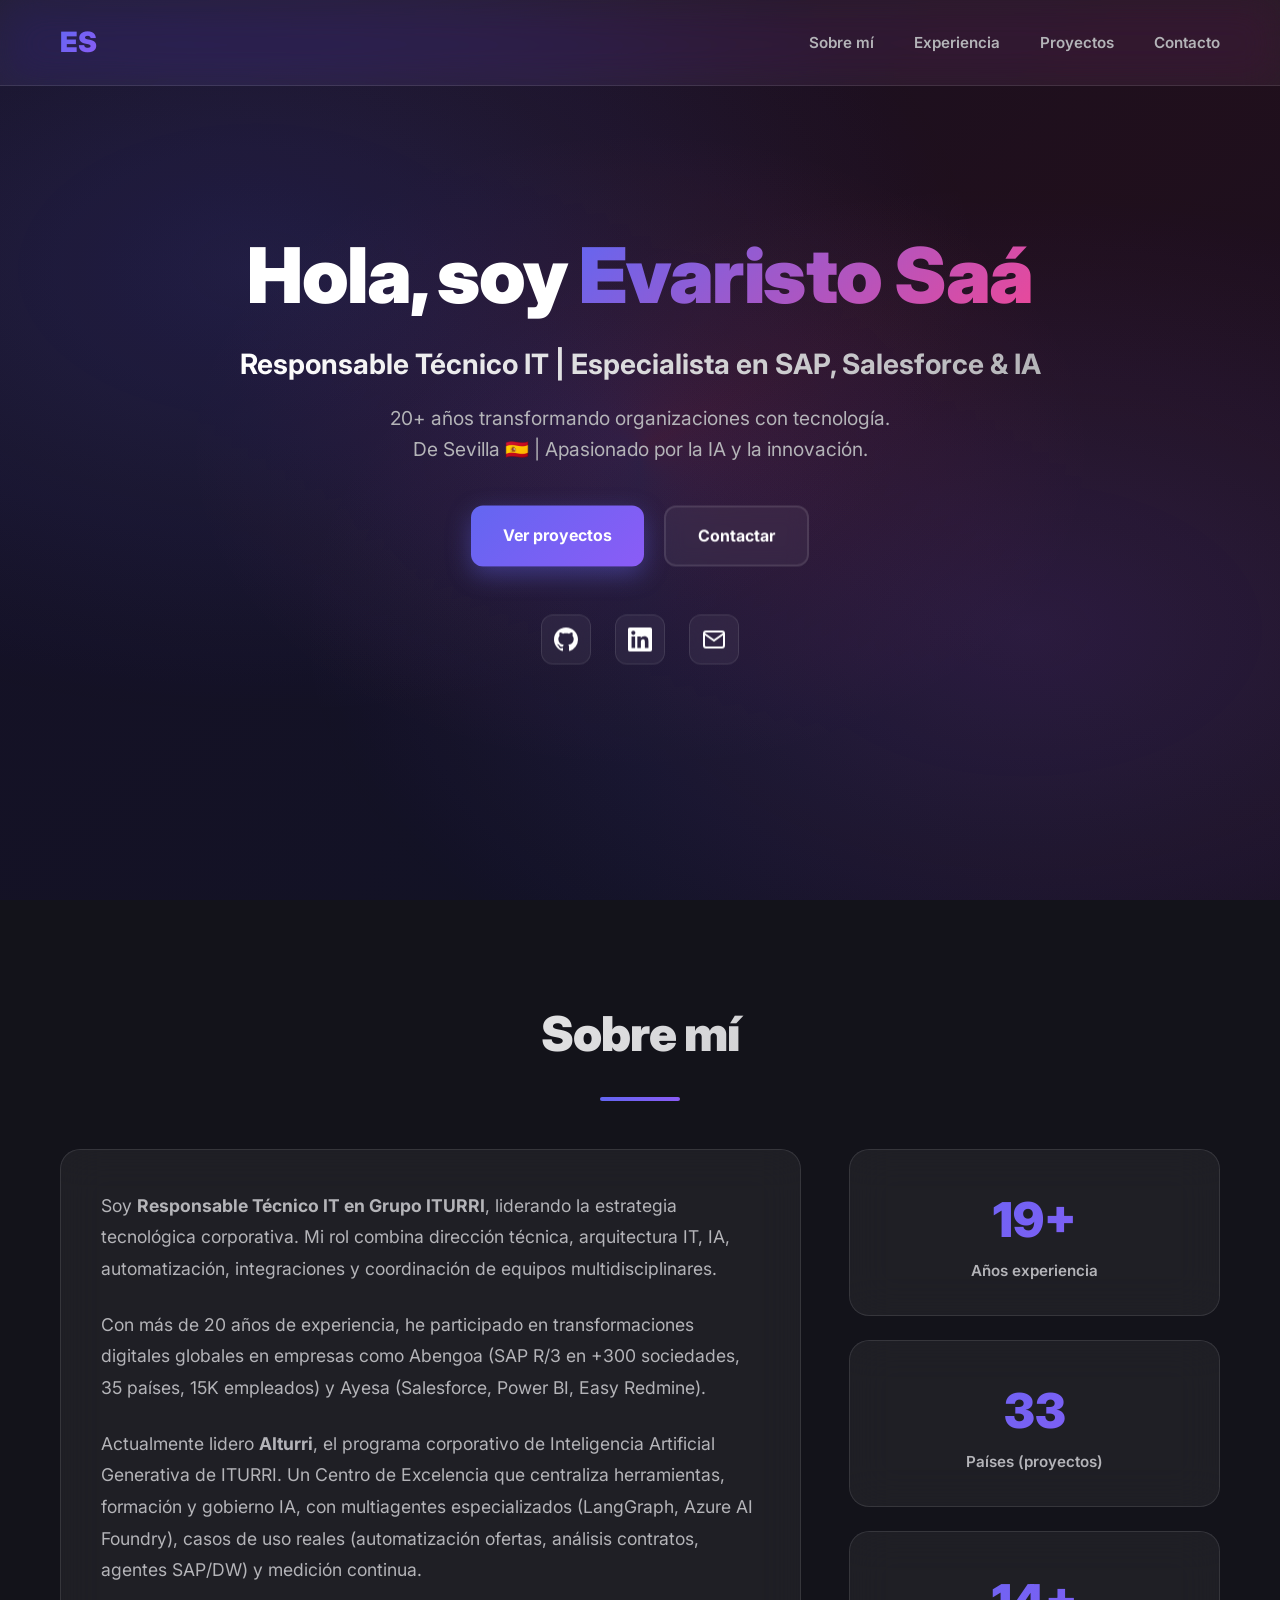
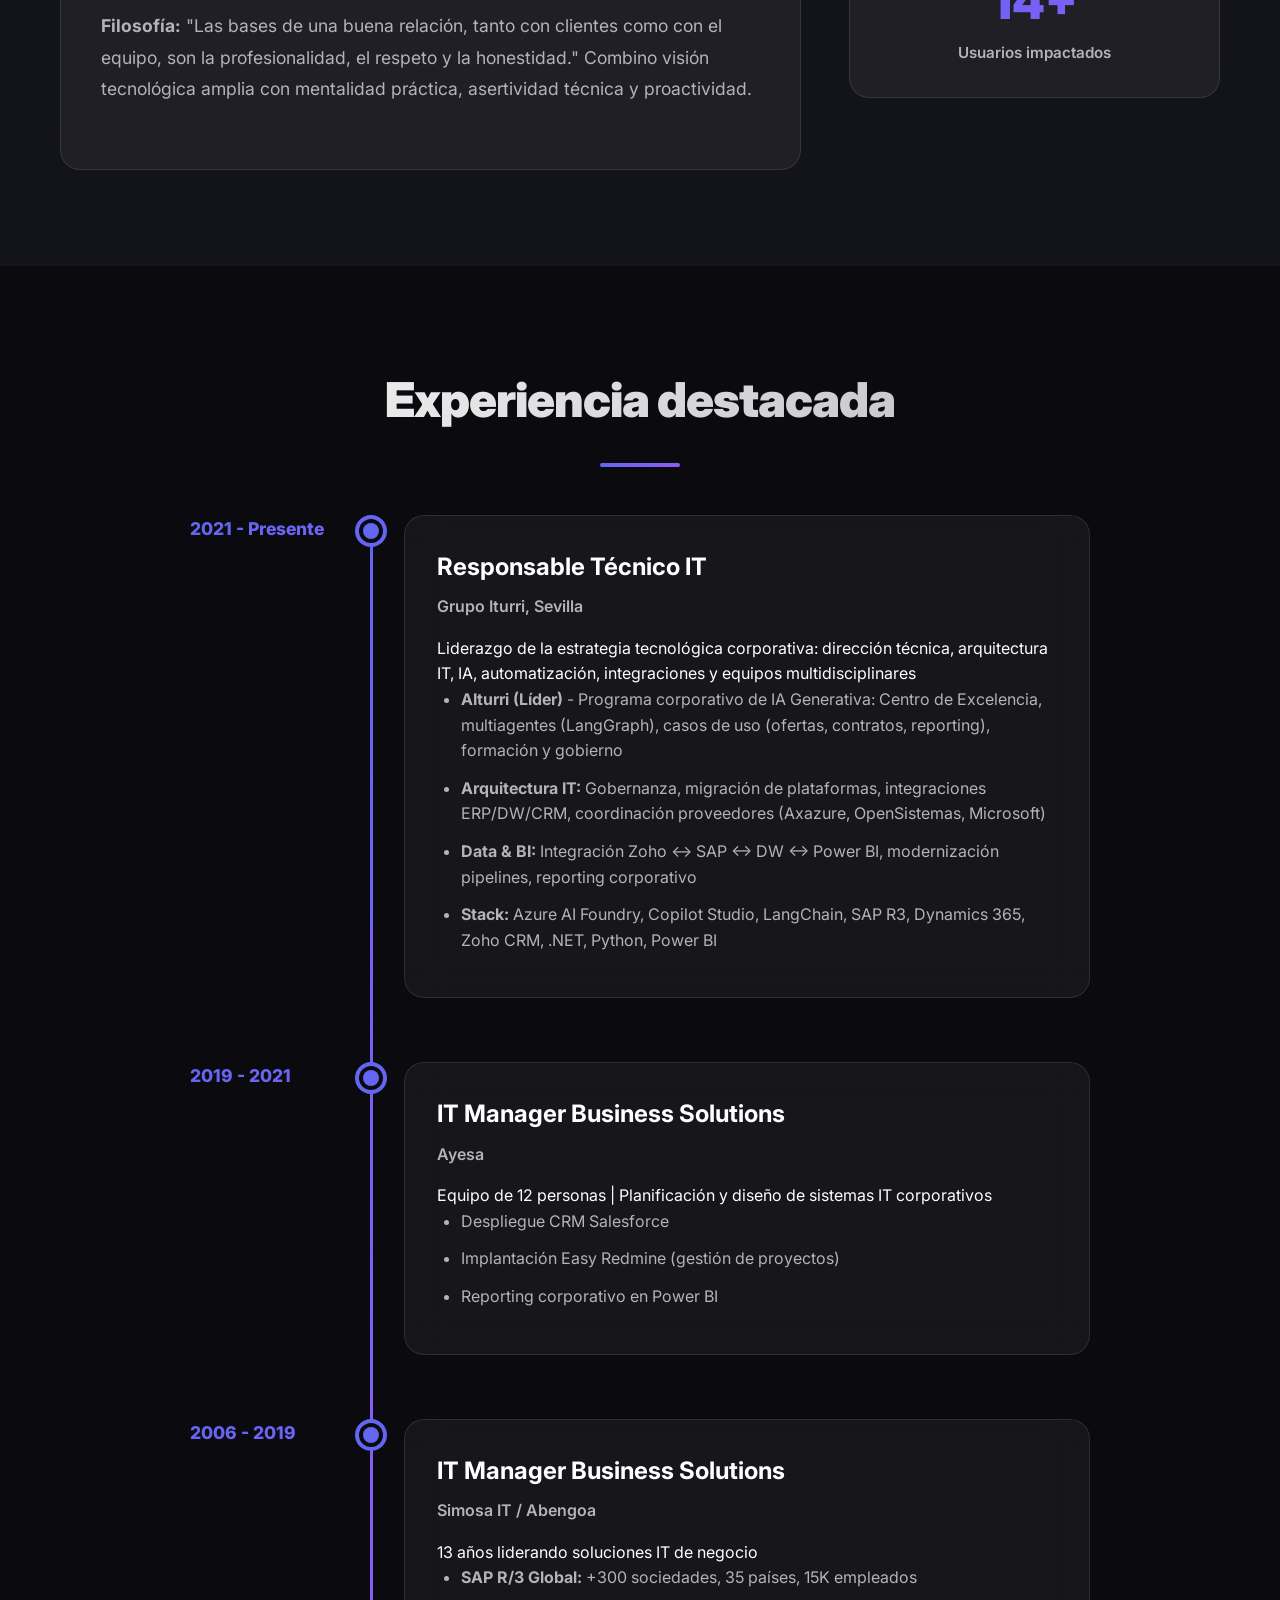
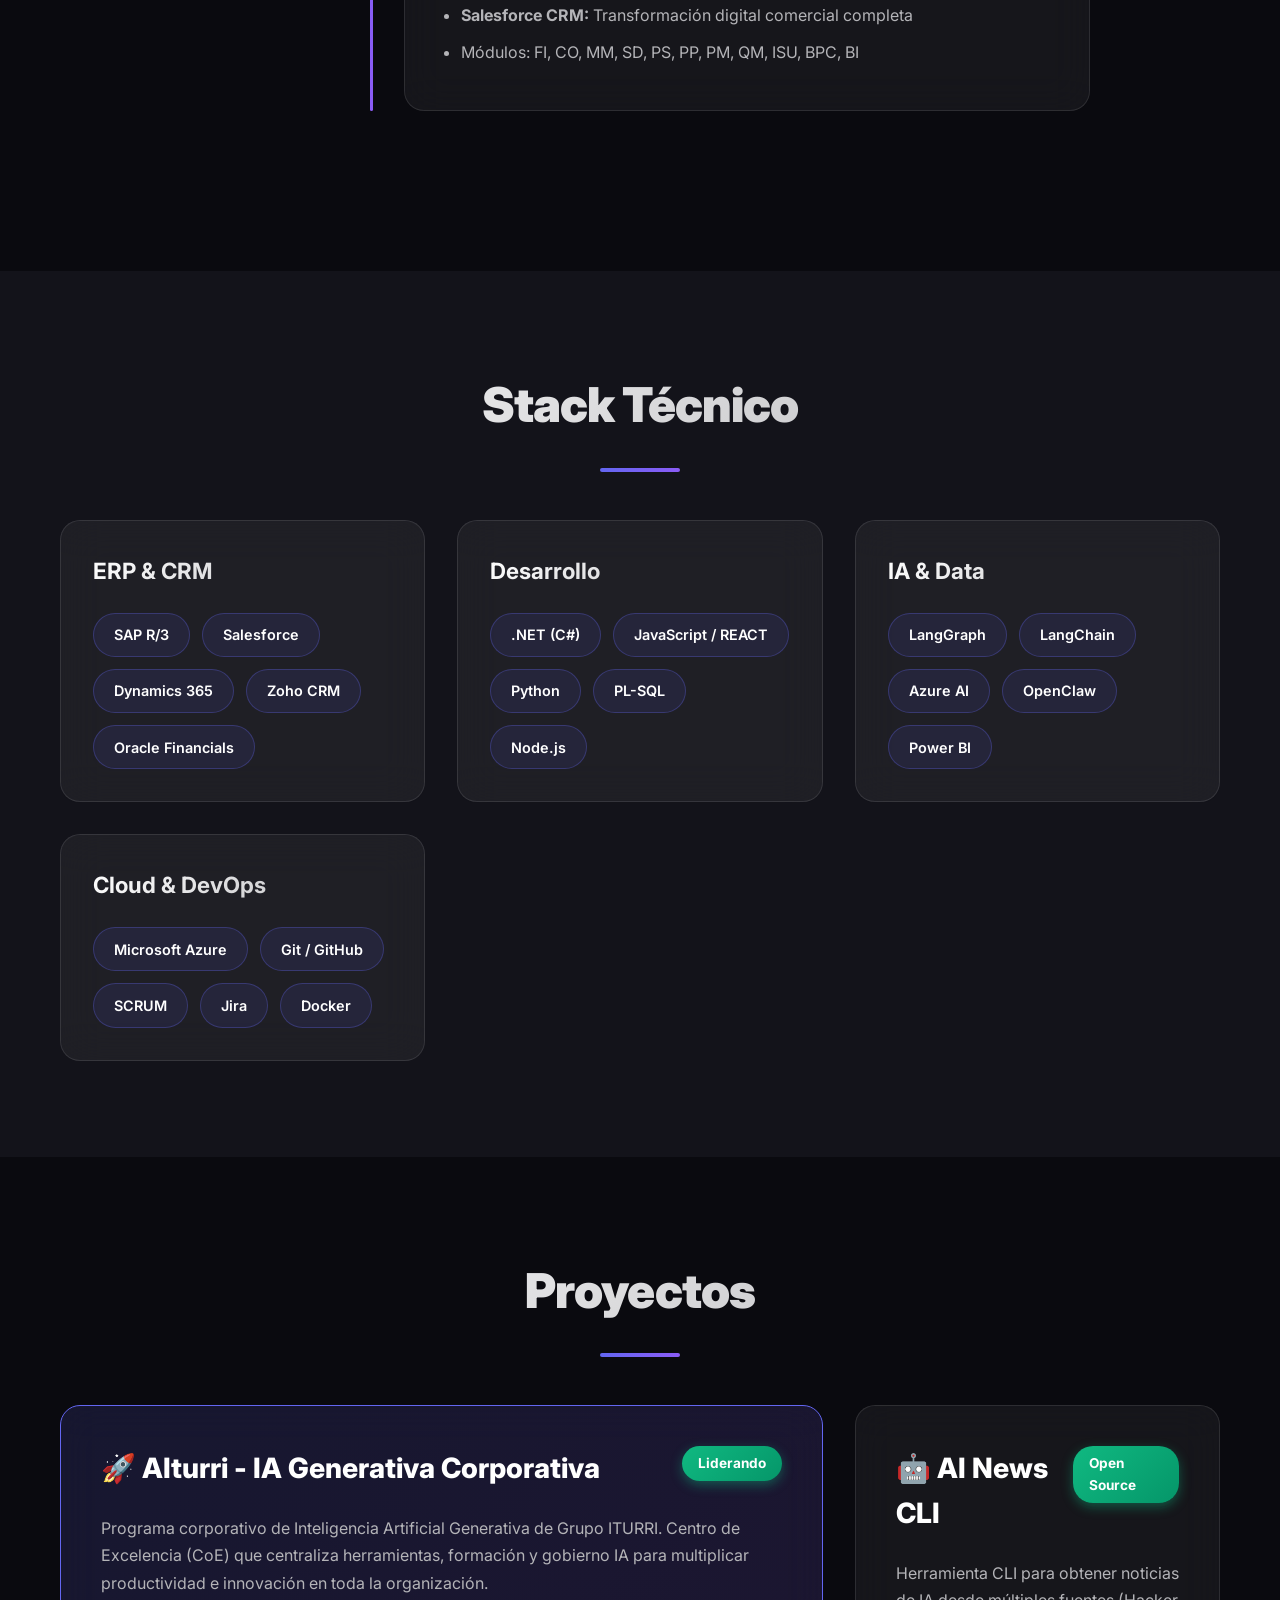
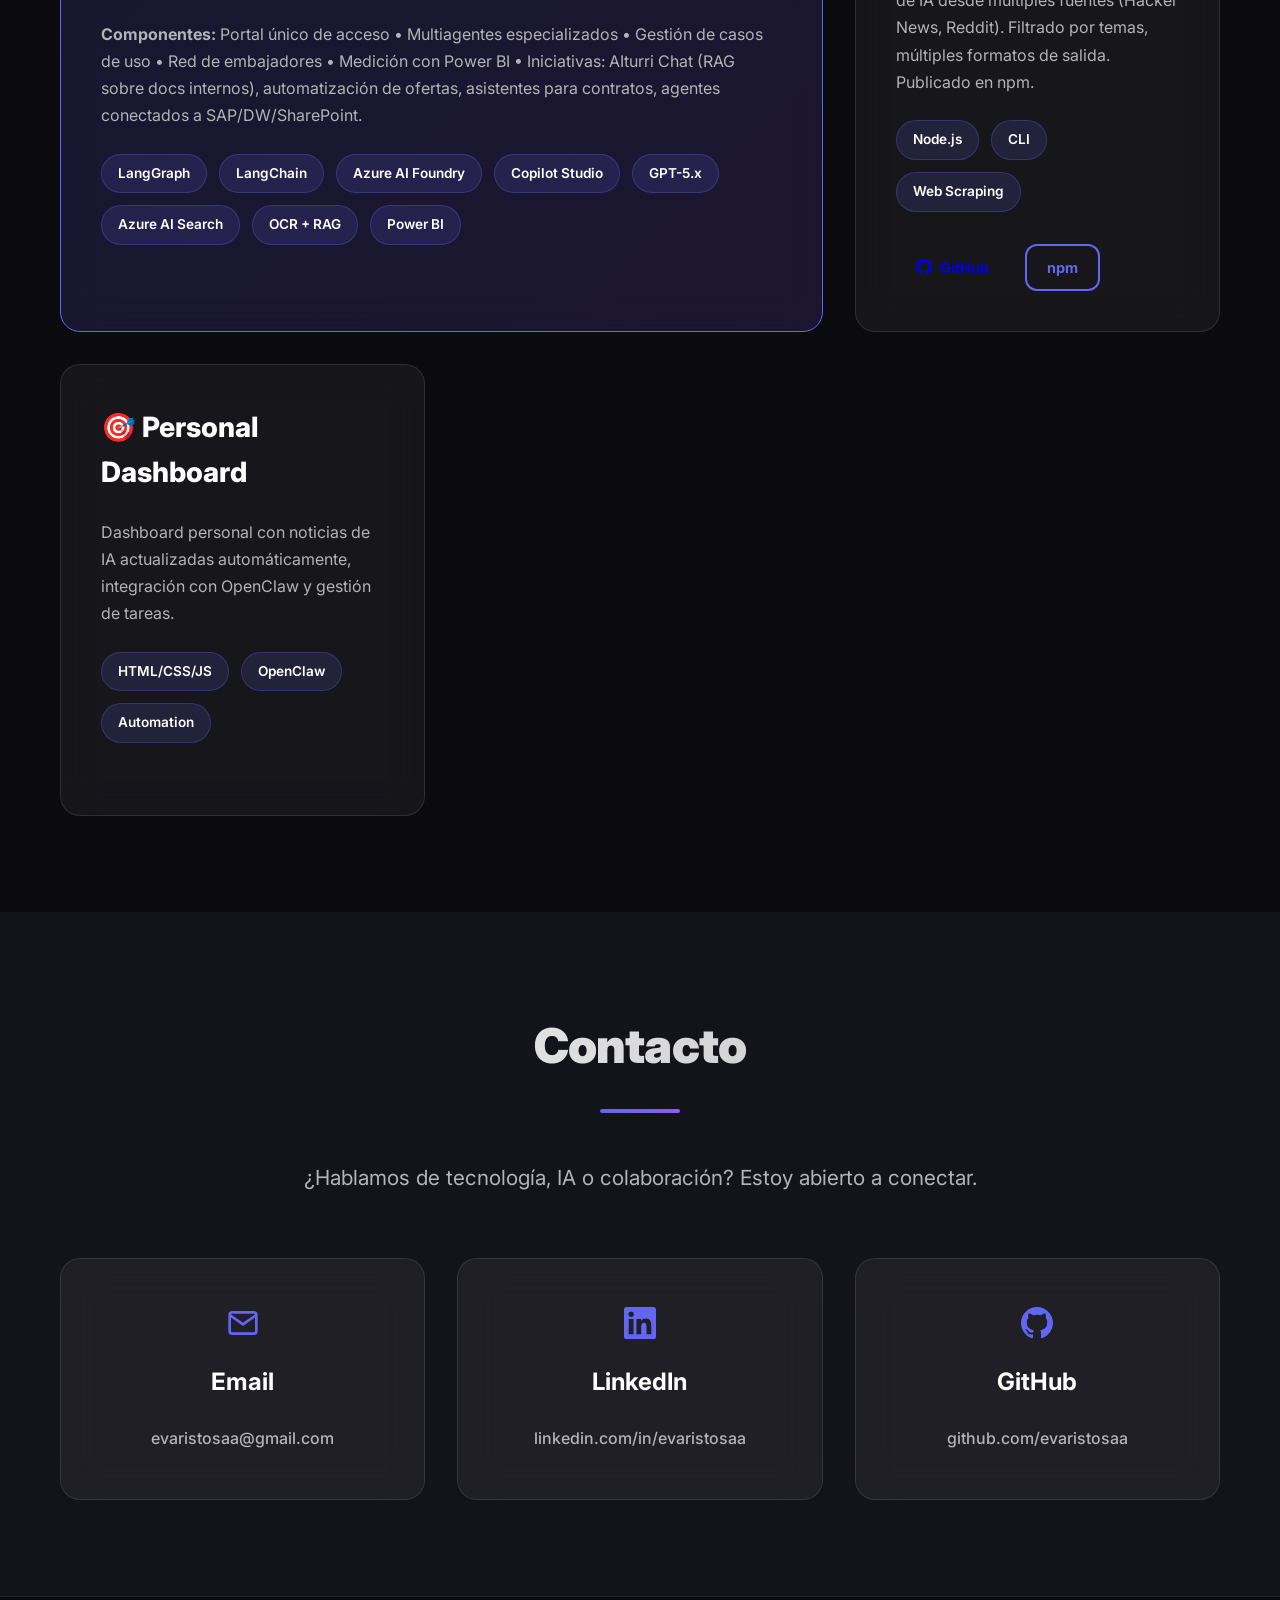
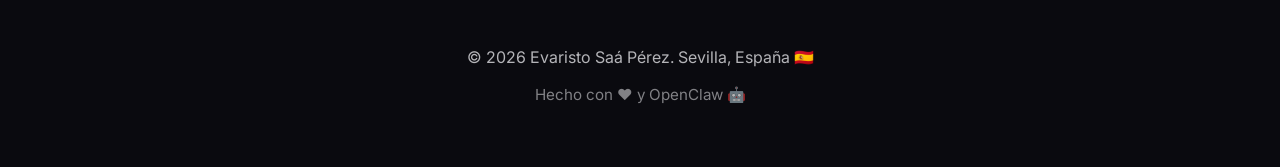
==== commit 085aad7b: "feat: update with complete AIturri and professional profile - AIturri now featured project with full" ====
--- a/index.html
+++ b/index.html
@@ -75,18 +75,25 @@
             <div class="about-content">
                 <div class="about-text">
                     <p>
-                        Soy <strong>Responsable Técnico IT en Iturri</strong>, liderando equipos de Desarrollo, Data e IA. 
+                        Soy <strong>Responsable Técnico IT en Grupo ITURRI</strong>, liderando la estrategia tecnológica corporativa. 
+                        Mi rol combina dirección técnica, arquitectura IT, IA, automatización, integraciones y coordinación 
+                        de equipos multidisciplinares.
+                    </p>
+                    <p>
                         Con más de 20 años de experiencia, he participado en transformaciones digitales globales 
-                        en empresas como Abengoa y Ayesa.
+                        en empresas como Abengoa (SAP R/3 en +300 sociedades, 35 países, 15K empleados) y Ayesa 
+                        (Salesforce, Power BI, Easy Redmine).
                     </p>
                     <p>
-                        Especializado en <strong>SAP, Salesforce, Azure</strong> y ahora explorando el potencial de 
-                        <strong>Inteligencia Artificial</strong> con iniciativas como <strong>AIturri</strong>, 
-                        nuestra plataforma multiagentes basada en LangGraph.
+                        Actualmente lidero <strong>AIturri</strong>, el programa corporativo de Inteligencia Artificial 
+                        Generativa de ITURRI. Un Centro de Excelencia que centraliza herramientas, formación y gobierno IA, 
+                        con multiagentes especializados (LangGraph, Azure AI Foundry), casos de uso reales 
+                        (automatización ofertas, análisis contratos, agentes SAP/DW) y medición continua.
                     </p>
                     <p>
                         <strong>Filosofía:</strong> "Las bases de una buena relación, tanto con clientes como con el equipo, 
-                        son la profesionalidad, el respeto y la honestidad."
+                        son la profesionalidad, el respeto y la honestidad." Combino visión tecnológica amplia con mentalidad 
+                        práctica, asertividad técnica y proactividad.
                     </p>
                 </div>
                 <div class="about-stats">
@@ -116,12 +123,13 @@
                     <div class="timeline-year">2021 - Presente</div>
                     <div class="timeline-content">
                         <h3>Responsable Técnico IT</h3>
-                        <h4>Iturri, Sevilla</h4>
-                        <p>Liderazgo del equipo de Desarrollo, Data e IA (7 personas)</p>
+                        <h4>Grupo Iturri, Sevilla</h4>
+                        <p>Liderazgo de la estrategia tecnológica corporativa: dirección técnica, arquitectura IT, IA, automatización, integraciones y equipos multidisciplinares</p>
                         <ul>
-                            <li>Iniciativa <strong>AIturri</strong>: Plataforma multiagentes con LangGraph & LangChain</li>
-                            <li>Evaluación de Azure AI Foundry, Copilot Studio, OpenClaw</li>
-                            <li>Stack: ERP SAP & Dynamics 365, CRM Zoho, .NET, Power BI, Azure</li>
+                            <li><strong>AIturri (Líder)</strong> - Programa corporativo de IA Generativa: Centro de Excelencia, multiagentes (LangGraph), casos de uso (ofertas, contratos, reporting), formación y gobierno</li>
+                            <li><strong>Arquitectura IT:</strong> Gobernanza, migración de plataformas, integraciones ERP/DW/CRM, coordinación proveedores (Axazure, OpenSistemas, Microsoft)</li>
+                            <li><strong>Data & BI:</strong> Integración Zoho ↔ SAP ↔ DW ↔ Power BI, modernización pipelines, reporting corporativo</li>
+                            <li><strong>Stack:</strong> Azure AI Foundry, Copilot Studio, LangChain, SAP R3, Dynamics 365, Zoho CRM, .NET, Python, Power BI</li>
                         </ul>
                     </div>
                 </div>
@@ -211,12 +219,40 @@
             <div class="projects-grid">
                 <div class="project-card featured">
                     <div class="project-header">
+                        <h3>🚀 AIturri - IA Generativa Corporativa</h3>
+                        <span class="project-badge">Liderando</span>
+                    </div>
+                    <p class="project-description">
+                        Programa corporativo de Inteligencia Artificial Generativa de Grupo ITURRI. 
+                        Centro de Excelencia (CoE) que centraliza herramientas, formación y gobierno IA 
+                        para multiplicar productividad e innovación en toda la organización.
+                    </p>
+                    <p class="project-description">
+                        <strong>Componentes:</strong> Portal único de acceso • Multiagentes especializados • 
+                        Gestión de casos de uso • Red de embajadores • Medición con Power BI • 
+                        Iniciativas: AIturri Chat (RAG sobre docs internos), automatización de ofertas, 
+                        asistentes para contratos, agentes conectados a SAP/DW/SharePoint.
+                    </p>
+                    <div class="project-tech">
+                        <span>LangGraph</span>
+                        <span>LangChain</span>
+                        <span>Azure AI Foundry</span>
+                        <span>Copilot Studio</span>
+                        <span>GPT-5.x</span>
+                        <span>Azure AI Search</span>
+                        <span>OCR + RAG</span>
+                        <span>Power BI</span>
+                    </div>
+                </div>
+
+                <div class="project-card">
+                    <div class="project-header">
                         <h3>🤖 AI News CLI</h3>
-                        <span class="project-badge">Nuevo</span>
+                        <span class="project-badge">Open Source</span>
                     </div>
                     <p class="project-description">
                         Herramienta CLI para obtener noticias de IA desde múltiples fuentes (Hacker News, Reddit). 
-                        Filtrado por temas, múltiples formatos de salida.
+                        Filtrado por temas, múltiples formatos de salida. Publicado en npm.
                     </p>
                     <div class="project-tech">
                         <span>Node.js</span>
@@ -238,22 +274,6 @@
 
                 <div class="project-card">
                     <div class="project-header">
-                        <h3>📊 AIturri Platform</h3>
-                        <span class="project-badge">Trabajo</span>
-                    </div>
-                    <p class="project-description">
-                        Plataforma multiagentes de IA para Iturri. Adopción estratégica de IA en la organización 
-                        con LangGraph, Azure AI Foundry y Copilot Studio.
-                    </p>
-                    <div class="project-tech">
-                        <span>LangGraph</span>
-                        <span>Azure AI</span>
-                        <span>LangChain</span>
-                    </div>
-                </div>
-
-                <div class="project-card">
-                    <div class="project-header">
                         <h3>🎯 Personal Dashboard</h3>
                     </div>
                     <p class="project-description">
--- a/styles.css
+++ b/styles.css
@@ -1,14 +1,17 @@
 :root {
-    --primary: #2563eb;
-    --primary-dark: #1e40af;
-    --secondary: #10b981;
-    --dark: #0f172a;
-    --dark-light: #1e293b;
-    --gray: #64748b;
-    --gray-light: #cbd5e1;
-    --white: #ffffff;
-    --bg: #f8fafc;
-    --accent: #8b5cf6;
+    /* Dark Theme Colors */
+    --bg-primary: #0a0a0f;
+    --bg-secondary: #13131a;
+    --bg-tertiary: #1a1a24;
+    --text-primary: #ffffff;
+    --text-secondary: #b4b4b8;
+    --accent-primary: #6366f1;
+    --accent-secondary: #8b5cf6;
+    --accent-tertiary: #ec4899;
+    --success: #10b981;
+    --glass-bg: rgba(255, 255, 255, 0.05);
+    --glass-border: rgba(255, 255, 255, 0.1);
+    --shadow: rgba(0, 0, 0, 0.5);
 }
 
 * {
@@ -24,8 +27,9 @@
 body {
     font-family: 'Inter', -apple-system, BlinkMacSystemFont, 'Segoe UI', sans-serif;
     line-height: 1.6;
-    color: var(--dark);
-    background: var(--bg);
+    color: var(--text-primary);
+    background: var(--bg-primary);
+    overflow-x: hidden;
 }
 
 .container {
@@ -34,134 +38,265 @@
     padding: 0 20px;
 }
 
-/* Navbar */
+/* Animated Background */
+body::before {
+    content: '';
+    position: fixed;
+    top: 0;
+    left: 0;
+    width: 100%;
+    height: 100%;
+    background: 
+        radial-gradient(ellipse at 20% 30%, rgba(99, 102, 241, 0.15) 0%, transparent 50%),
+        radial-gradient(ellipse at 80% 70%, rgba(139, 92, 246, 0.15) 0%, transparent 50%),
+        radial-gradient(ellipse at 50% 50%, rgba(236, 72, 153, 0.1) 0%, transparent 50%);
+    z-index: -1;
+    animation: bgShift 20s ease infinite;
+}
+
+@keyframes bgShift {
+    0%, 100% { opacity: 1; transform: scale(1); }
+    50% { opacity: 0.8; transform: scale(1.05); }
+}
+
+/* Navbar Glassmorphism */
 .navbar {
     position: fixed;
     top: 0;
     width: 100%;
-    background: rgba(255, 255, 255, 0.95);
-    backdrop-filter: blur(10px);
-    box-shadow: 0 1px 3px rgba(0, 0, 0, 0.1);
+    background: var(--glass-bg);
+    backdrop-filter: blur(20px) saturate(180%);
+    border-bottom: 1px solid var(--glass-border);
     z-index: 1000;
+    transition: all 0.3s ease;
+}
+
+.navbar.scrolled {
+    background: rgba(10, 10, 15, 0.8);
+    box-shadow: 0 8px 32px var(--shadow);
 }
 
 .navbar .container {
     display: flex;
     justify-content: space-between;
     align-items: center;
-    padding: 1rem 20px;
+    padding: 1.25rem 20px;
 }
 
 .nav-brand a {
-    font-size: 1.5rem;
-    font-weight: 800;
-    color: var(--primary);
+    font-size: 1.75rem;
+    font-weight: 900;
+    background: linear-gradient(135deg, var(--accent-primary), var(--accent-secondary));
+    -webkit-background-clip: text;
+    -webkit-text-fill-color: transparent;
+    background-clip: text;
     text-decoration: none;
+    transition: all 0.3s;
+}
+
+.nav-brand a:hover {
+    transform: scale(1.05);
+    filter: brightness(1.2);
 }
 
 .nav-menu {
     display: flex;
     list-style: none;
-    gap: 2rem;
+    gap: 2.5rem;
 }
 
 .nav-menu a {
-    color: var(--dark);
+    color: var(--text-secondary);
     text-decoration: none;
-    font-weight: 500;
+    font-weight: 600;
+    font-size: 0.95rem;
+    position: relative;
     transition: color 0.3s;
 }
 
+.nav-menu a::after {
+    content: '';
+    position: absolute;
+    bottom: -5px;
+    left: 0;
+    width: 0;
+    height: 2px;
+    background: linear-gradient(90deg, var(--accent-primary), var(--accent-secondary));
+    transition: width 0.3s;
+}
+
 .nav-menu a:hover {
-    color: var(--primary);
-}
-
-/* Hero */
+    color: var(--text-primary);
+}
+
+.nav-menu a:hover::after {
+    width: 100%;
+}
+
+/* Hero - Dramatic Gradient */
 .hero {
     min-height: 100vh;
     display: flex;
     align-items: center;
     padding-top: 80px;
-    background: linear-gradient(135deg, #667eea 0%, #764ba2 100%);
-    color: var(--white);
+    position: relative;
+    overflow: hidden;
+}
+
+.hero::before {
+    content: '';
+    position: absolute;
+    top: -50%;
+    left: -50%;
+    width: 200%;
+    height: 200%;
+    background: 
+        conic-gradient(from 180deg at 50% 50%, 
+            var(--accent-primary) 0deg, 
+            var(--accent-secondary) 120deg, 
+            var(--accent-tertiary) 240deg, 
+            var(--accent-primary) 360deg);
+    opacity: 0.1;
+    animation: rotate 30s linear infinite;
+    z-index: 0;
+}
+
+@keyframes rotate {
+    0% { transform: rotate(0deg); }
+    100% { transform: rotate(360deg); }
 }
 
 .hero-content {
+    position: relative;
+    z-index: 1;
     text-align: center;
+    animation: fadeInUp 1s ease;
+}
+
+@keyframes fadeInUp {
+    from {
+        opacity: 0;
+        transform: translateY(30px);
+    }
+    to {
+        opacity: 1;
+        transform: translateY(0);
+    }
 }
 
 .hero-title {
-    font-size: clamp(2.5rem, 5vw, 4rem);
-    font-weight: 800;
+    font-size: clamp(2.5rem, 6vw, 5rem);
+    font-weight: 900;
+    margin-bottom: 1.5rem;
+    line-height: 1.1;
+    letter-spacing: -0.02em;
+}
+
+.highlight {
+    background: linear-gradient(135deg, var(--accent-primary), var(--accent-tertiary));
+    -webkit-background-clip: text;
+    -webkit-text-fill-color: transparent;
+    background-clip: text;
+    position: relative;
+}
+
+.hero-subtitle {
+    font-size: 1.75rem;
+    font-weight: 700;
     margin-bottom: 1rem;
-    line-height: 1.1;
-}
-
-.highlight {
-    color: var(--secondary);
-}
-
-.hero-subtitle {
-    font-size: 1.5rem;
-    font-weight: 600;
-    margin-bottom: 1rem;
-    opacity: 0.95;
+    color: var(--text-secondary);
+    background: linear-gradient(90deg, var(--text-primary), var(--text-secondary));
+    -webkit-background-clip: text;
+    -webkit-text-fill-color: transparent;
 }
 
 .hero-description {
-    font-size: 1.1rem;
-    margin-bottom: 2rem;
-    opacity: 0.9;
+    font-size: 1.2rem;
+    margin-bottom: 2.5rem;
+    color: var(--text-secondary);
+    max-width: 600px;
+    margin-left: auto;
+    margin-right: auto;
 }
 
 .hero-cta {
     display: flex;
-    gap: 1rem;
+    gap: 1.25rem;
     justify-content: center;
-    margin-bottom: 2rem;
-}
-
+    margin-bottom: 3rem;
+}
+
+/* Glassmorphic Buttons */
 .btn {
-    padding: 0.75rem 1.5rem;
-    border-radius: 8px;
+    padding: 1rem 2rem;
+    border-radius: 12px;
     text-decoration: none;
-    font-weight: 600;
-    transition: all 0.3s;
-    display: inline-block;
+    font-weight: 700;
+    font-size: 1rem;
+    transition: all 0.3s cubic-bezier(0.4, 0, 0.2, 1);
+    display: inline-flex;
+    align-items: center;
+    gap: 0.5rem;
+    position: relative;
+    overflow: hidden;
+}
+
+.btn::before {
+    content: '';
+    position: absolute;
+    top: 0;
+    left: -100%;
+    width: 100%;
+    height: 100%;
+    background: linear-gradient(90deg, transparent, rgba(255, 255, 255, 0.2), transparent);
+    transition: left 0.5s;
+}
+
+.btn:hover::before {
+    left: 100%;
 }
 
 .btn-primary {
-    background: var(--white);
-    color: var(--primary);
+    background: linear-gradient(135deg, var(--accent-primary), var(--accent-secondary));
+    color: white;
+    box-shadow: 0 8px 24px rgba(99, 102, 241, 0.4);
 }
 
 .btn-primary:hover {
     transform: translateY(-2px);
-    box-shadow: 0 10px 25px rgba(0, 0, 0, 0.2);
+    box-shadow: 0 12px 32px rgba(99, 102, 241, 0.6);
 }
 
 .btn-secondary {
-    background: transparent;
-    color: var(--white);
-    border: 2px solid var(--white);
+    background: var(--glass-bg);
+    backdrop-filter: blur(10px);
+    color: var(--text-primary);
+    border: 2px solid var(--glass-border);
 }
 
 .btn-secondary:hover {
-    background: var(--white);
-    color: var(--primary);
+    background: rgba(255, 255, 255, 0.1);
+    border-color: var(--accent-primary);
+    transform: translateY(-2px);
 }
 
 .btn-small {
-    padding: 0.5rem 1rem;
+    padding: 0.65rem 1.25rem;
     font-size: 0.9rem;
 }
 
 .btn-outline {
     background: transparent;
-    border: 2px solid var(--primary);
-    color: var(--primary);
-}
-
+    border: 2px solid var(--accent-primary);
+    color: var(--accent-primary);
+}
+
+.btn-outline:hover {
+    background: var(--accent-primary);
+    color: white;
+}
+
+/* Hero Social Links */
 .hero-social {
     display: flex;
     gap: 1.5rem;
@@ -169,41 +304,55 @@
 }
 
 .hero-social a {
-    color: var(--white);
+    width: 50px;
+    height: 50px;
+    display: flex;
+    align-items: center;
+    justify-content: center;
+    background: var(--glass-bg);
+    backdrop-filter: blur(10px);
+    border: 1px solid var(--glass-border);
+    border-radius: 12px;
+    color: var(--text-primary);
     transition: all 0.3s;
 }
 
 .hero-social a:hover {
-    transform: translateY(-3px);
-    color: var(--secondary);
+    transform: translateY(-5px);
+    background: linear-gradient(135deg, var(--accent-primary), var(--accent-secondary));
+    box-shadow: 0 12px 24px rgba(99, 102, 241, 0.4);
 }
 
 /* Sections */
 section {
-    padding: 5rem 0;
+    padding: 6rem 0;
+    position: relative;
 }
 
 .section-title {
-    font-size: 2.5rem;
-    font-weight: 700;
+    font-size: 3rem;
+    font-weight: 900;
     text-align: center;
-    margin-bottom: 3rem;
-    position: relative;
+    margin-bottom: 1rem;
+    background: linear-gradient(135deg, var(--text-primary), var(--text-secondary));
+    -webkit-background-clip: text;
+    -webkit-text-fill-color: transparent;
+    letter-spacing: -0.02em;
 }
 
 .section-title::after {
     content: '';
     display: block;
-    width: 60px;
+    width: 80px;
     height: 4px;
-    background: var(--primary);
-    margin: 1rem auto 0;
+    background: linear-gradient(90deg, var(--accent-primary), var(--accent-secondary));
+    margin: 1.5rem auto 3rem;
     border-radius: 2px;
 }
 
-/* About */
+/* About - Glassmorphic Cards */
 .about {
-    background: var(--white);
+    background: var(--bg-secondary);
 }
 
 .about-content {
@@ -213,110 +362,145 @@
     align-items: start;
 }
 
+.about-text {
+    background: var(--glass-bg);
+    backdrop-filter: blur(20px);
+    padding: 2.5rem;
+    border-radius: 20px;
+    border: 1px solid var(--glass-border);
+}
+
 .about-text p {
     margin-bottom: 1.5rem;
     font-size: 1.1rem;
-    color: var(--dark-light);
+    color: var(--text-secondary);
+    line-height: 1.8;
 }
 
 .about-stats {
     display: flex;
     flex-direction: column;
-    gap: 2rem;
+    gap: 1.5rem;
 }
 
 .stat {
     text-align: center;
-    padding: 1.5rem;
-    background: var(--bg);
-    border-radius: 12px;
-    border: 2px solid var(--gray-light);
+    padding: 2rem 1.5rem;
+    background: var(--glass-bg);
+    backdrop-filter: blur(20px);
+    border-radius: 20px;
+    border: 1px solid var(--glass-border);
+    transition: all 0.3s;
+}
+
+.stat:hover {
+    transform: translateY(-5px);
+    box-shadow: 0 12px 32px var(--shadow);
+    border-color: var(--accent-primary);
 }
 
 .stat-number {
-    font-size: 2.5rem;
-    font-weight: 800;
-    color: var(--primary);
+    font-size: 3rem;
+    font-weight: 900;
+    background: linear-gradient(135deg, var(--accent-primary), var(--accent-secondary));
+    -webkit-background-clip: text;
+    -webkit-text-fill-color: transparent;
 }
 
 .stat-label {
-    color: var(--gray);
-    font-weight: 500;
-}
-
-/* Experience */
+    color: var(--text-secondary);
+    font-weight: 600;
+    font-size: 0.95rem;
+}
+
+/* Experience Timeline */
 .experience {
-    background: var(--bg);
+    background: var(--bg-primary);
 }
 
 .timeline {
-    max-width: 800px;
+    max-width: 900px;
     margin: 0 auto;
+    position: relative;
+}
+
+.timeline::before {
+    content: '';
+    position: absolute;
+    left: 180px;
+    top: 0;
+    bottom: 0;
+    width: 3px;
+    background: linear-gradient(180deg, var(--accent-primary), var(--accent-secondary));
+    border-radius: 2px;
 }
 
 .timeline-item {
     display: grid;
     grid-template-columns: 150px 1fr;
-    gap: 2rem;
-    margin-bottom: 3rem;
-    position: relative;
-}
-
-.timeline-item::before {
+    gap: 4rem;
+    margin-bottom: 4rem;
+    position: relative;
+}
+
+.timeline-item::after {
     content: '';
     position: absolute;
-    left: 150px;
-    top: 0;
-    bottom: -3rem;
-    width: 2px;
-    background: var(--gray-light);
-}
-
-.timeline-item:last-child::before {
-    display: none;
+    left: 173px;
+    top: 8px;
+    width: 16px;
+    height: 16px;
+    background: var(--accent-primary);
+    border-radius: 50%;
+    box-shadow: 0 0 0 4px var(--bg-primary), 0 0 0 8px var(--accent-primary);
 }
 
 .timeline-year {
-    font-weight: 700;
-    color: var(--primary);
+    font-weight: 800;
     font-size: 1.1rem;
+    background: linear-gradient(135deg, var(--accent-primary), var(--accent-secondary));
+    -webkit-background-clip: text;
+    -webkit-text-fill-color: transparent;
 }
 
 .timeline-content {
-    background: var(--white);
-    padding: 1.5rem;
-    border-radius: 12px;
-    box-shadow: 0 4px 6px rgba(0, 0, 0, 0.05);
+    background: var(--glass-bg);
+    backdrop-filter: blur(20px);
+    padding: 2rem;
+    border-radius: 20px;
+    border: 1px solid var(--glass-border);
+    transition: all 0.3s;
+}
+
+.timeline-content:hover {
+    transform: translateX(10px);
+    border-color: var(--accent-primary);
+    box-shadow: 0 12px 32px var(--shadow);
 }
 
 .timeline-content h3 {
-    font-size: 1.3rem;
-    margin-bottom: 0.25rem;
+    font-size: 1.5rem;
+    margin-bottom: 0.5rem;
 }
 
 .timeline-content h4 {
-    color: var(--gray);
+    color: var(--text-secondary);
     font-weight: 600;
-    margin-bottom: 0.5rem;
-}
-
-.timeline-content p {
-    margin-bottom: 0.75rem;
-    color: var(--dark-light);
+    margin-bottom: 1rem;
 }
 
 .timeline-content ul {
     margin-left: 1.5rem;
-    color: var(--dark-light);
+    color: var(--text-secondary);
 }
 
 .timeline-content li {
-    margin-bottom: 0.5rem;
-}
-
-/* Skills */
+    margin-bottom: 0.75rem;
+}
+
+/* Skills - Bento Grid */
 .skills {
-    background: var(--white);
+    background: var(--bg-secondary);
 }
 
 .skills-grid {
@@ -325,10 +509,27 @@
     gap: 2rem;
 }
 
+.skill-category {
+    background: var(--glass-bg);
+    backdrop-filter: blur(20px);
+    padding: 2rem;
+    border-radius: 20px;
+    border: 1px solid var(--glass-border);
+    transition: all 0.3s;
+}
+
+.skill-category:hover {
+    transform: translateY(-5px);
+    border-color: var(--accent-primary);
+    box-shadow: 0 12px 32px var(--shadow);
+}
+
 .skill-category h3 {
-    font-size: 1.3rem;
-    margin-bottom: 1rem;
-    color: var(--dark);
+    font-size: 1.4rem;
+    margin-bottom: 1.5rem;
+    background: linear-gradient(135deg, var(--text-primary), var(--text-secondary));
+    -webkit-background-clip: text;
+    -webkit-text-fill-color: transparent;
 }
 
 .skill-tags {
@@ -338,213 +539,278 @@
 }
 
 .skill-tags span {
-    background: var(--bg);
+    background: rgba(99, 102, 241, 0.1);
+    padding: 0.6rem 1.25rem;
+    border-radius: 25px;
+    font-size: 0.9rem;
+    font-weight: 600;
+    color: var(--text-primary);
+    border: 1px solid rgba(99, 102, 241, 0.3);
+    transition: all 0.3s;
+    cursor: default;
+}
+
+.skill-tags span:hover {
+    background: linear-gradient(135deg, var(--accent-primary), var(--accent-secondary));
+    border-color: transparent;
+    transform: translateY(-2px) scale(1.05);
+    box-shadow: 0 8px 16px rgba(99, 102, 241, 0.4);
+}
+
+/* Projects - Bento Grid with Featured */
+.projects {
+    background: var(--bg-primary);
+}
+
+.projects-grid {
+    display: grid;
+    grid-template-columns: repeat(auto-fit, minmax(340px, 1fr));
+    gap: 2rem;
+}
+
+.project-card {
+    background: var(--glass-bg);
+    backdrop-filter: blur(20px);
+    padding: 2.5rem;
+    border-radius: 20px;
+    border: 1px solid var(--glass-border);
+    transition: all 0.3s cubic-bezier(0.4, 0, 0.2, 1);
+    position: relative;
+    overflow: hidden;
+}
+
+.project-card::before {
+    content: '';
+    position: absolute;
+    top: 0;
+    left: 0;
+    width: 100%;
+    height: 100%;
+    background: linear-gradient(135deg, rgba(99, 102, 241, 0.1), rgba(139, 92, 246, 0.1));
+    opacity: 0;
+    transition: opacity 0.3s;
+}
+
+.project-card:hover {
+    transform: translateY(-8px);
+    box-shadow: 0 20px 40px var(--shadow);
+    border-color: var(--accent-primary);
+}
+
+.project-card:hover::before {
+    opacity: 1;
+}
+
+.project-card.featured {
+    grid-column: span 2;
+    background: linear-gradient(135deg, rgba(99, 102, 241, 0.15), rgba(139, 92, 246, 0.15));
+    border-color: var(--accent-primary);
+}
+
+.project-header {
+    display: flex;
+    justify-content: space-between;
+    align-items: start;
+    margin-bottom: 1.5rem;
+    position: relative;
+    z-index: 1;
+}
+
+.project-header h3 {
+    font-size: 1.75rem;
+    font-weight: 800;
+}
+
+.project-badge {
+    background: linear-gradient(135deg, var(--success), #059669);
+    color: white;
+    padding: 0.4rem 1rem;
+    border-radius: 20px;
+    font-size: 0.85rem;
+    font-weight: 700;
+    box-shadow: 0 4px 12px rgba(16, 185, 129, 0.4);
+}
+
+.project-description {
+    margin-bottom: 1.5rem;
+    line-height: 1.7;
+    color: var(--text-secondary);
+    position: relative;
+    z-index: 1;
+}
+
+.project-tech {
+    display: flex;
+    flex-wrap: wrap;
+    gap: 0.75rem;
+    margin-bottom: 2rem;
+    position: relative;
+    z-index: 1;
+}
+
+.project-tech span {
+    background: rgba(99, 102, 241, 0.15);
     padding: 0.5rem 1rem;
     border-radius: 20px;
-    font-size: 0.9rem;
-    font-weight: 500;
-    color: var(--dark-light);
-    border: 2px solid var(--gray-light);
-    transition: all 0.3s;
-}
-
-.skill-tags span:hover {
-    background: var(--primary);
-    color: var(--white);
-    border-color: var(--primary);
-    transform: translateY(-2px);
-}
-
-/* Projects */
-.projects {
-    background: var(--bg);
-}
-
-.projects-grid {
-    display: grid;
-    grid-template-columns: repeat(auto-fit, minmax(320px, 1fr));
-    gap: 2rem;
-}
-
-.project-card {
-    background: var(--white);
-    padding: 2rem;
-    border-radius: 12px;
-    box-shadow: 0 4px 6px rgba(0, 0, 0, 0.05);
-    transition: all 0.3s;
-    border: 2px solid transparent;
-}
-
-.project-card:hover {
-    transform: translateY(-5px);
-    box-shadow: 0 12px 24px rgba(0, 0, 0, 0.1);
-}
-
-.project-card.featured {
-    border-color: var(--primary);
-    background: linear-gradient(135deg, #667eea 0%, #764ba2 100%);
-    color: var(--white);
-}
-
-.project-card.featured .project-description,
-.project-card.featured .project-tech span {
-    color: rgba(255, 255, 255, 0.9);
-}
-
-.project-header {
-    display: flex;
-    justify-content: space-between;
-    align-items: start;
-    margin-bottom: 1rem;
-}
-
-.project-header h3 {
-    font-size: 1.5rem;
-}
-
-.project-badge {
-    background: var(--secondary);
-    color: var(--white);
-    padding: 0.25rem 0.75rem;
-    border-radius: 12px;
-    font-size: 0.8rem;
+    font-size: 0.85rem;
     font-weight: 600;
-}
-
-.project-description {
-    margin-bottom: 1rem;
-    line-height: 1.6;
-}
-
-.project-tech {
-    display: flex;
-    flex-wrap: wrap;
-    gap: 0.5rem;
-    margin-bottom: 1.5rem;
-}
-
-.project-tech span {
-    background: var(--bg);
-    padding: 0.4rem 0.8rem;
-    border-radius: 12px;
-    font-size: 0.85rem;
-    color: var(--dark-light);
-}
-
-.project-card.featured .project-tech span {
-    background: rgba(255, 255, 255, 0.2);
-    color: var(--white);
+    color: var(--text-primary);
+    border: 1px solid rgba(99, 102, 241, 0.3);
 }
 
 .project-links {
     display: flex;
-    gap: 0.75rem;
-}
-
-.project-links .btn {
-    display: flex;
-    align-items: center;
-    gap: 0.5rem;
-}
-
-/* Contact */
+    gap: 1rem;
+    position: relative;
+    z-index: 1;
+}
+
+/* Contact - Glassmorphic Cards */
 .contact {
-    background: var(--white);
+    background: var(--bg-secondary);
 }
 
 .contact-intro {
     text-align: center;
-    font-size: 1.2rem;
-    margin-bottom: 3rem;
-    color: var(--dark-light);
+    font-size: 1.3rem;
+    margin-bottom: 4rem;
+    color: var(--text-secondary);
 }
 
 .contact-methods {
     display: grid;
-    grid-template-columns: repeat(auto-fit, minmax(250px, 1fr));
+    grid-template-columns: repeat(auto-fit, minmax(280px, 1fr));
     gap: 2rem;
 }
 
 .contact-card {
     text-align: center;
-    padding: 2rem;
-    background: var(--bg);
-    border-radius: 12px;
-    border: 2px solid var(--gray-light);
+    padding: 3rem 2rem;
+    background: var(--glass-bg);
+    backdrop-filter: blur(20px);
+    border-radius: 20px;
+    border: 1px solid var(--glass-border);
     transition: all 0.3s;
     text-decoration: none;
-    color: var(--dark);
+    color: var(--text-primary);
+    display: flex;
+    flex-direction: column;
+    align-items: center;
+    gap: 1rem;
 }
 
 .contact-card:hover {
-    border-color: var(--primary);
-    transform: translateY(-5px);
-    box-shadow: 0 8px 16px rgba(0, 0, 0, 0.1);
+    border-color: var(--accent-primary);
+    transform: translateY(-8px);
+    box-shadow: 0 16px 40px var(--shadow);
 }
 
 .contact-card svg {
-    color: var(--primary);
-    margin-bottom: 1rem;
+    color: var(--accent-primary);
+    margin-bottom: 0.5rem;
+    transition: transform 0.3s;
+}
+
+.contact-card:hover svg {
+    transform: scale(1.1);
 }
 
 .contact-card h3 {
-    font-size: 1.3rem;
+    font-size: 1.5rem;
     margin-bottom: 0.5rem;
 }
 
 .contact-card p {
-    color: var(--gray);
+    color: var(--text-secondary);
     font-weight: 500;
 }
 
 /* Footer */
 .footer {
-    background: var(--dark);
-    color: var(--white);
+    background: var(--bg-primary);
+    border-top: 1px solid var(--glass-border);
     text-align: center;
-    padding: 2rem 0;
+    padding: 3rem 0;
 }
 
 .footer p {
-    margin-bottom: 0.5rem;
+    margin-bottom: 0.75rem;
+    color: var(--text-secondary);
 }
 
 .footer-note {
-    color: var(--gray-light);
-    font-size: 0.9rem;
+    color: var(--text-secondary);
+    font-size: 0.95rem;
+    opacity: 0.7;
 }
 
 /* Responsive */
+@media (max-width: 968px) {
+    .projects-grid {
+        grid-template-columns: 1fr;
+    }
+    
+    .project-card.featured {
+        grid-column: span 1;
+    }
+}
+
 @media (max-width: 768px) {
     .nav-menu {
         display: none;
     }
 
     .hero-title {
-        font-size: 2rem;
-    }
-
-    .hero-subtitle {
-        font-size: 1.2rem;
+        font-size: 2.5rem;
     }
 
     .hero-cta {
         flex-direction: column;
+        align-items: center;
     }
 
     .about-content {
         grid-template-columns: 1fr;
     }
 
+    .timeline {
+        padding-left: 0;
+    }
+
+    .timeline::before {
+        left: 20px;
+    }
+
     .timeline-item {
         grid-template-columns: 1fr;
-    }
-
-    .timeline-item::before {
-        display: none;
+        padding-left: 60px;
+    }
+
+    .timeline-item::after {
+        left: 13px;
+    }
+
+    .timeline-year {
+        position: absolute;
+        left: 0;
+        top: 10px;
+        writing-mode: vertical-rl;
+        text-orientation: mixed;
     }
 
     .section-title {
-        font-size: 2rem;
-    }
-}
+        font-size: 2.25rem;
+    }
+}
+
+/* Scroll Animations */
+.fade-in {
+    opacity: 0;
+    transform: translateY(30px);
+    transition: opacity 0.6s ease, transform 0.6s ease;
+}
+
+.fade-in.visible {
+    opacity: 1;
+    transform: translateY(0);
+}
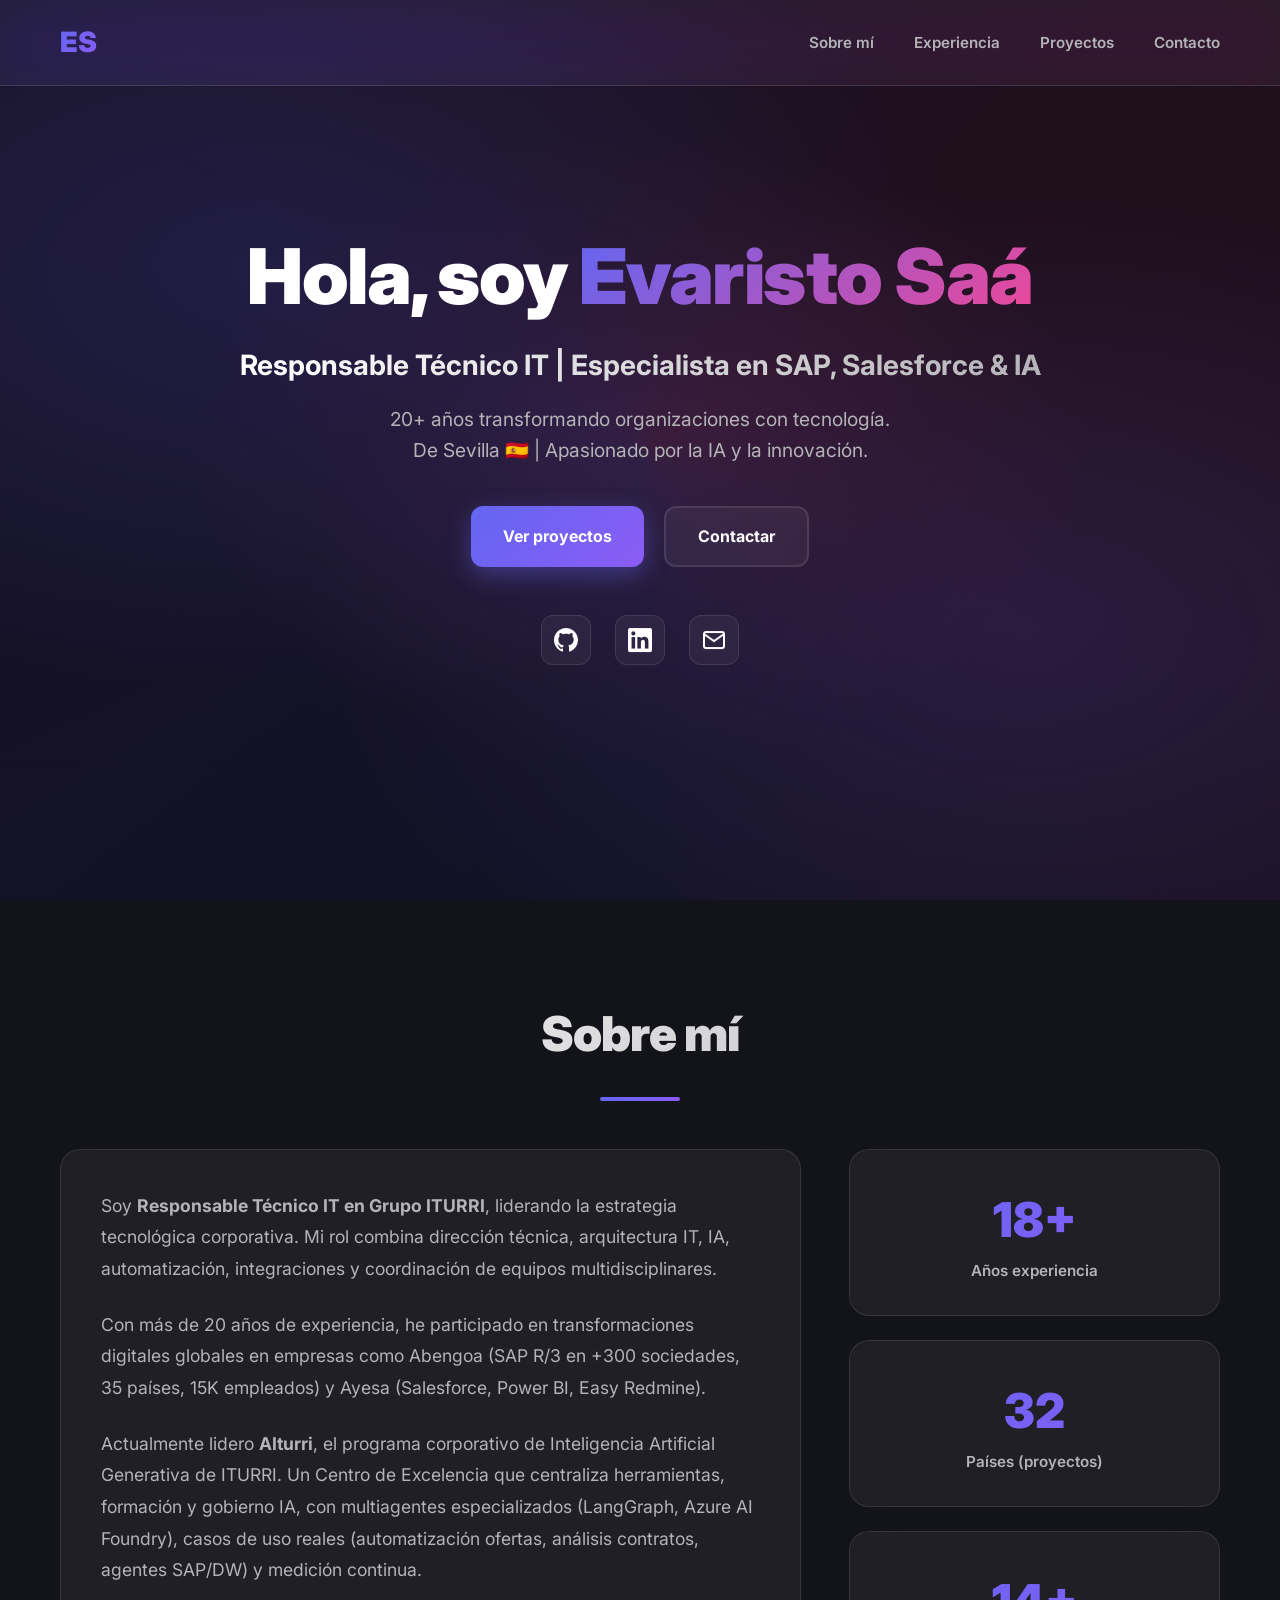
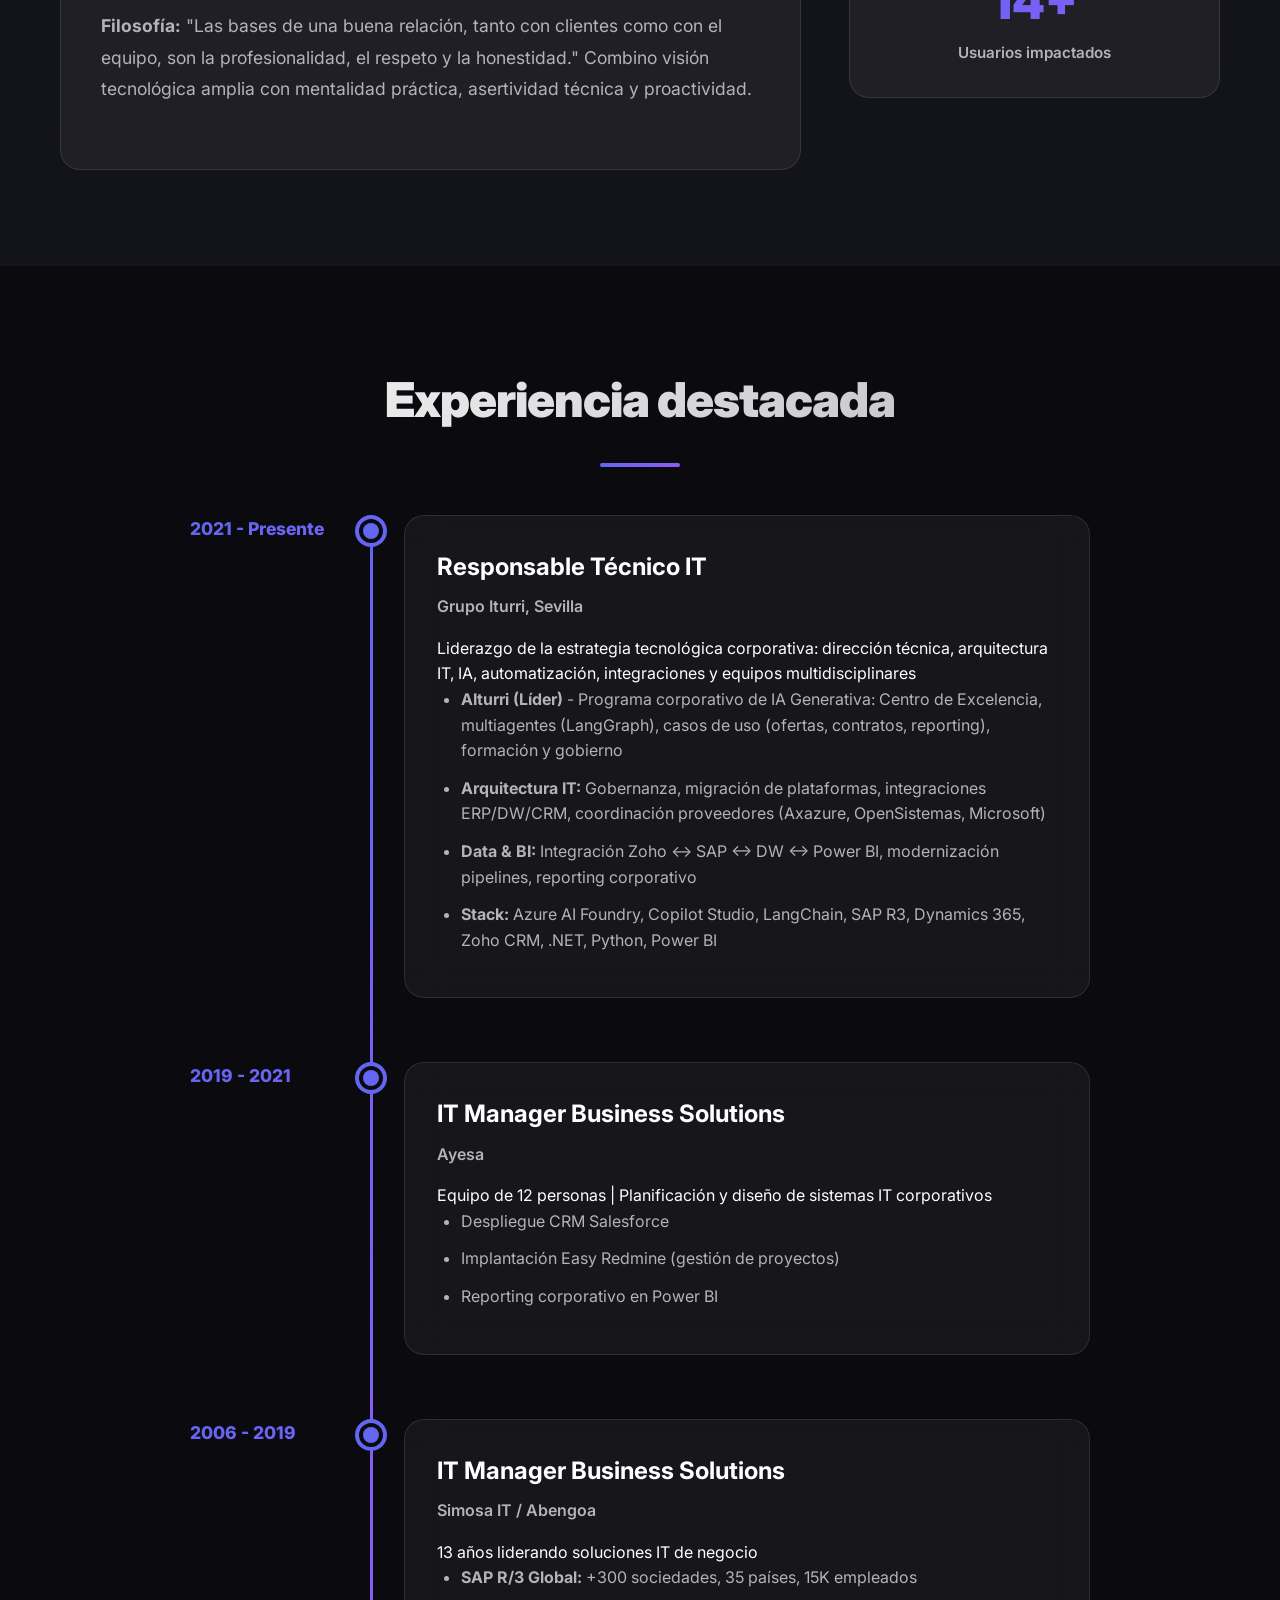
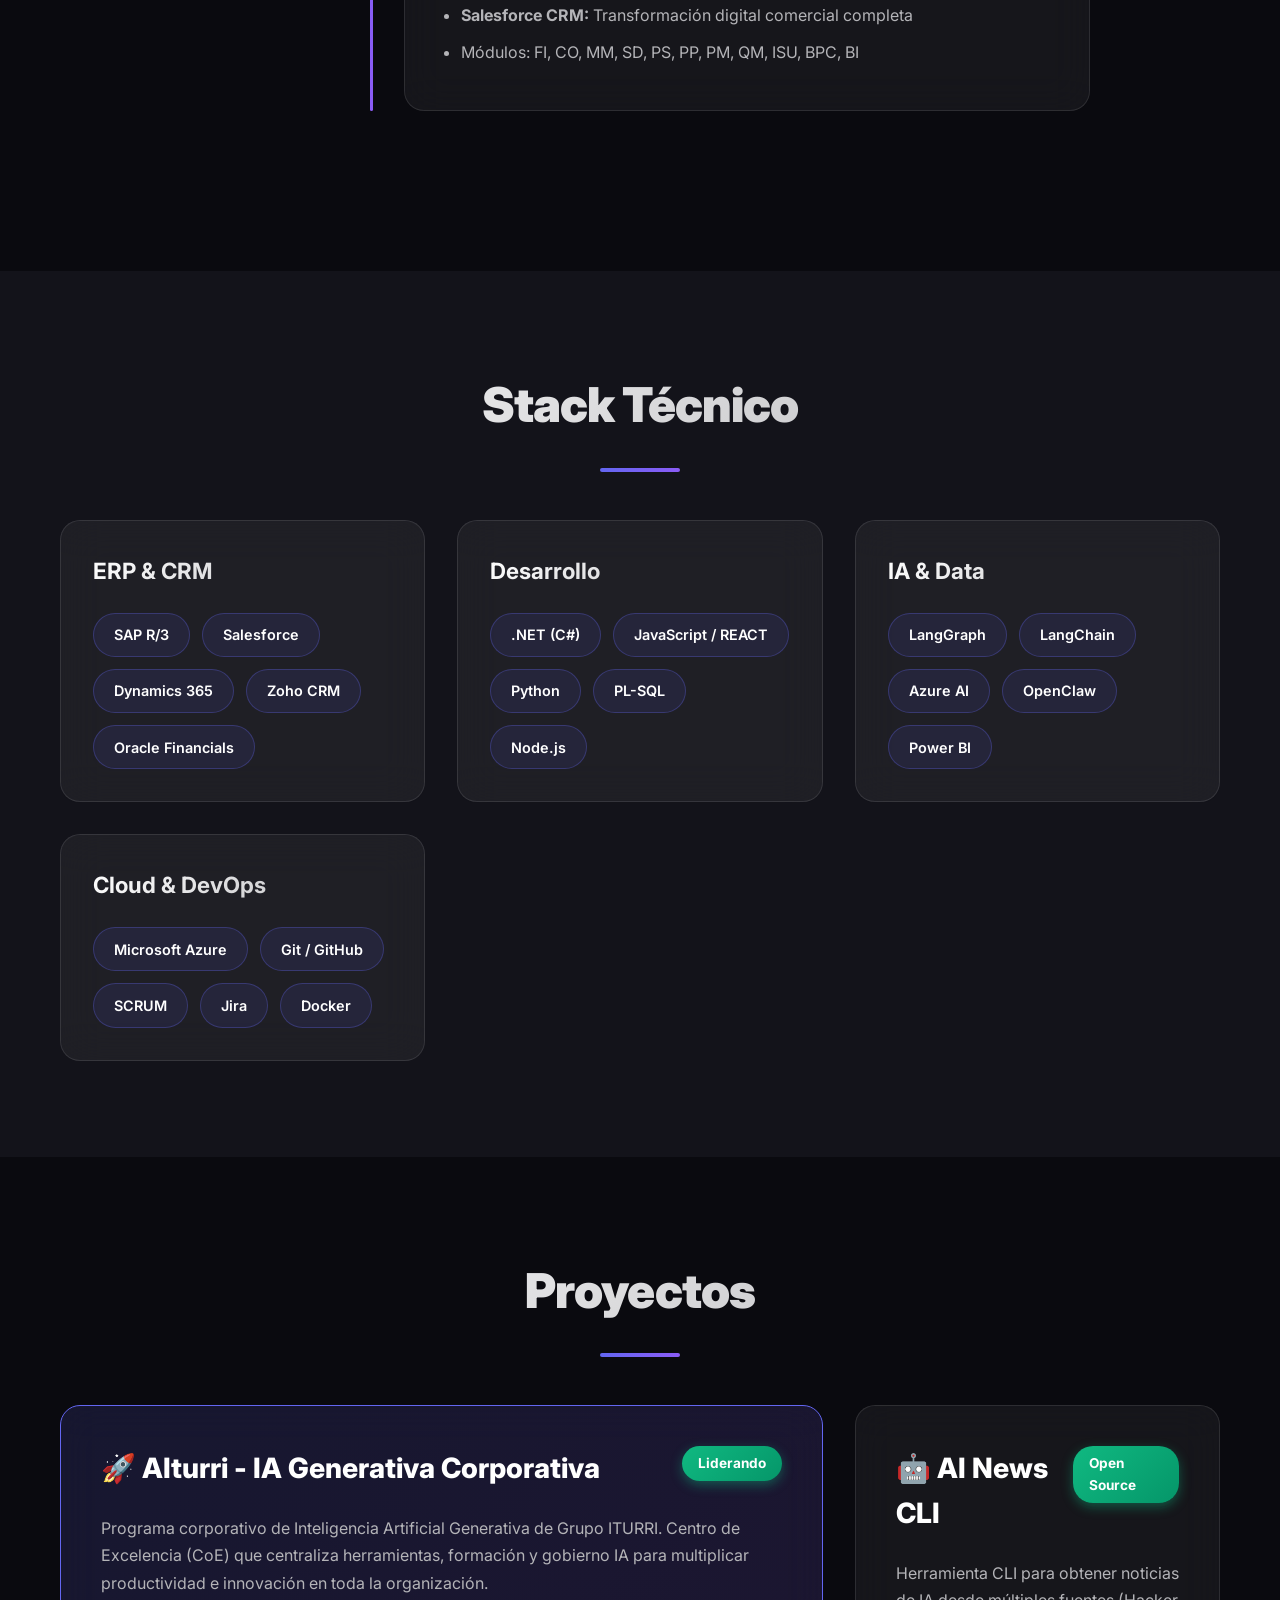
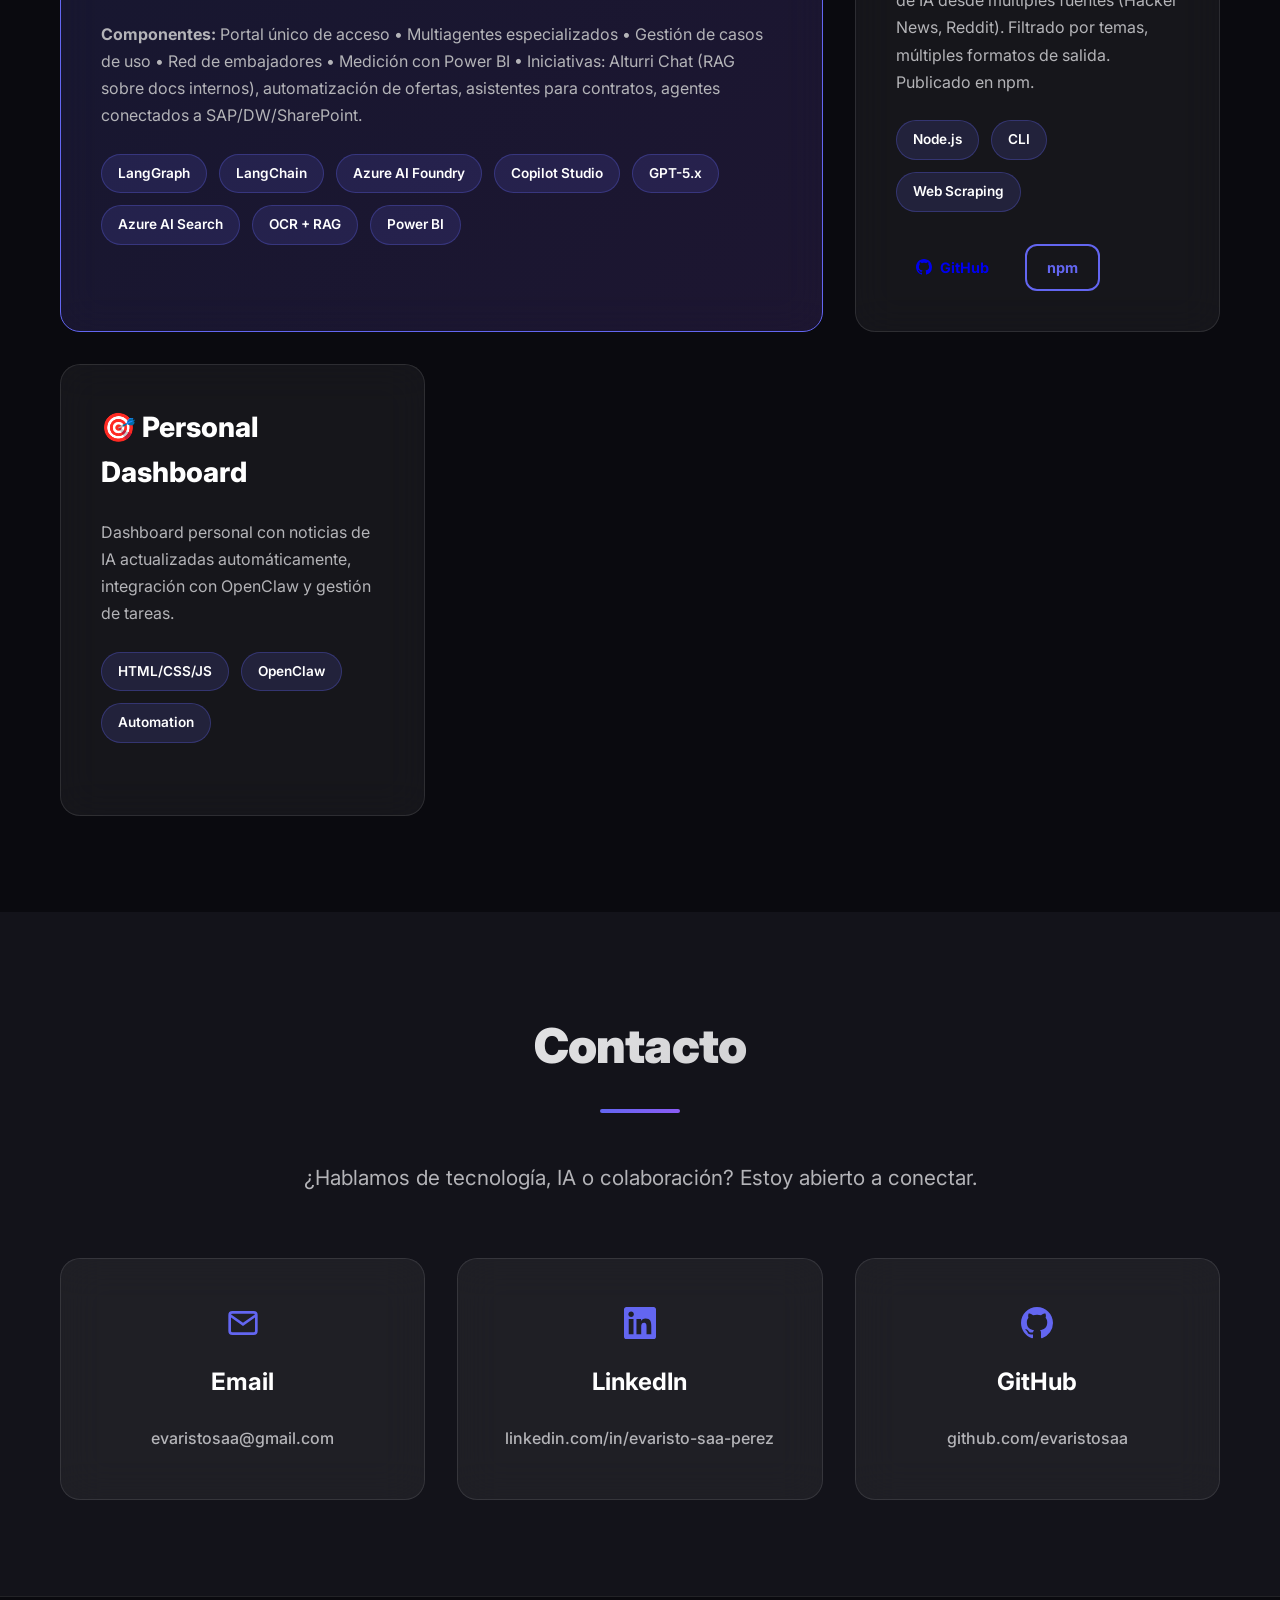
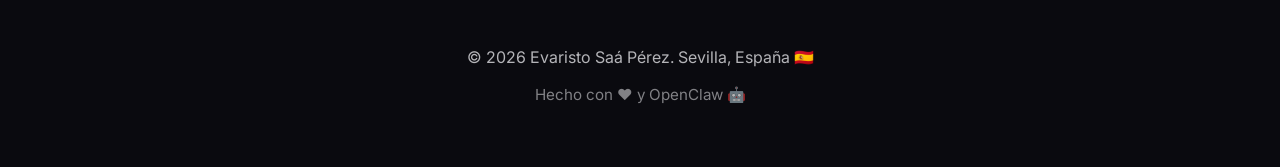
==== commit 98da4ad9: "fix: actualizar LinkedIn a /in/evaristo-saa-perez" ====
--- a/index.html
+++ b/index.html
@@ -52,7 +52,7 @@
                             <path d="M12 0C5.37 0 0 5.37 0 12c0 5.31 3.435 9.795 8.205 11.385.6.105.825-.255.825-.57 0-.285-.015-1.23-.015-2.235-3.015.555-3.795-.735-4.035-1.41-.135-.345-.72-1.41-1.23-1.695-.42-.225-1.02-.78-.015-.795.945-.015 1.62.87 1.845 1.23 1.08 1.815 2.805 1.305 3.495.99.105-.78.42-1.305.765-1.605-2.67-.3-5.46-1.335-5.46-5.925 0-1.305.465-2.385 1.23-3.225-.12-.3-.54-1.53.12-3.18 0 0 1.005-.315 3.3 1.23.96-.27 1.98-.405 3-.405s2.04.135 3 .405c2.295-1.56 3.3-1.23 3.3-1.23.66 1.65.24 2.88.12 3.18.765.84 1.23 1.905 1.23 3.225 0 4.605-2.805 5.625-5.475 5.925.435.375.81 1.095.81 2.22 0 1.605-.015 2.895-.015 3.3 0 .315.225.69.825.57A12.02 12.02 0 0024 12c0-6.63-5.37-12-12-12z"/>
                         </svg>
                     </a>
-                    <a href="https://linkedin.com/in/evaristosaa" target="_blank" aria-label="LinkedIn">
+                    <a href="https://www.linkedin.com/in/evaristo-saa-perez/" target="_blank" aria-label="LinkedIn">
                         <svg width="24" height="24" viewBox="0 0 24 24" fill="currentColor">
                             <path d="M20.447 20.452h-3.554v-5.569c0-1.328-.027-3.037-1.852-3.037-1.853 0-2.136 1.445-2.136 2.939v5.667H9.351V9h3.414v1.561h.046c.477-.9 1.637-1.85 3.37-1.85 3.601 0 4.267 2.37 4.267 5.455v6.286zM5.337 7.433c-1.144 0-2.063-.926-2.063-2.065 0-1.138.92-2.063 2.063-2.063 1.14 0 2.064.925 2.064 2.063 0 1.139-.925 2.065-2.064 2.065zm1.782 13.019H3.555V9h3.564v11.452zM22.225 0H1.771C.792 0 0 .774 0 1.729v20.542C0 23.227.792 24 1.771 24h20.451C23.2 24 24 23.227 24 22.271V1.729C24 .774 23.2 0 22.222 0h.003z"/>
                         </svg>
@@ -307,12 +307,12 @@
                         <h3>Email</h3>
                         <p>evaristosaa@gmail.com</p>
                     </a>
-                    <a href="https://linkedin.com/in/evaristosaa" target="_blank" class="contact-card">
+                    <a href="https://www.linkedin.com/in/evaristo-saa-perez/" target="_blank" class="contact-card">
                         <svg width="32" height="32" viewBox="0 0 24 24" fill="currentColor">
                             <path d="M20.447 20.452h-3.554v-5.569c0-1.328-.027-3.037-1.852-3.037-1.853 0-2.136 1.445-2.136 2.939v5.667H9.351V9h3.414v1.561h.046c.477-.9 1.637-1.85 3.37-1.85 3.601 0 4.267 2.37 4.267 5.455v6.286zM5.337 7.433c-1.144 0-2.063-.926-2.063-2.065 0-1.138.92-2.063 2.063-2.063 1.14 0 2.064.925 2.064 2.063 0 1.139-.925 2.065-2.064 2.065zm1.782 13.019H3.555V9h3.564v11.452zM22.225 0H1.771C.792 0 0 .774 0 1.729v20.542C0 23.227.792 24 1.771 24h20.451C23.2 24 24 23.227 24 22.271V1.729C24 .774 23.2 0 22.222 0h.003z"/>
                         </svg>
                         <h3>LinkedIn</h3>
-                        <p>linkedin.com/in/evaristosaa</p>
+                        <p>linkedin.com/in/evaristo-saa-perez</p>
                     </a>
                     <a href="https://github.com/evaristosaa" target="_blank" class="contact-card">
                         <svg width="32" height="32" viewBox="0 0 24 24" fill="currentColor">
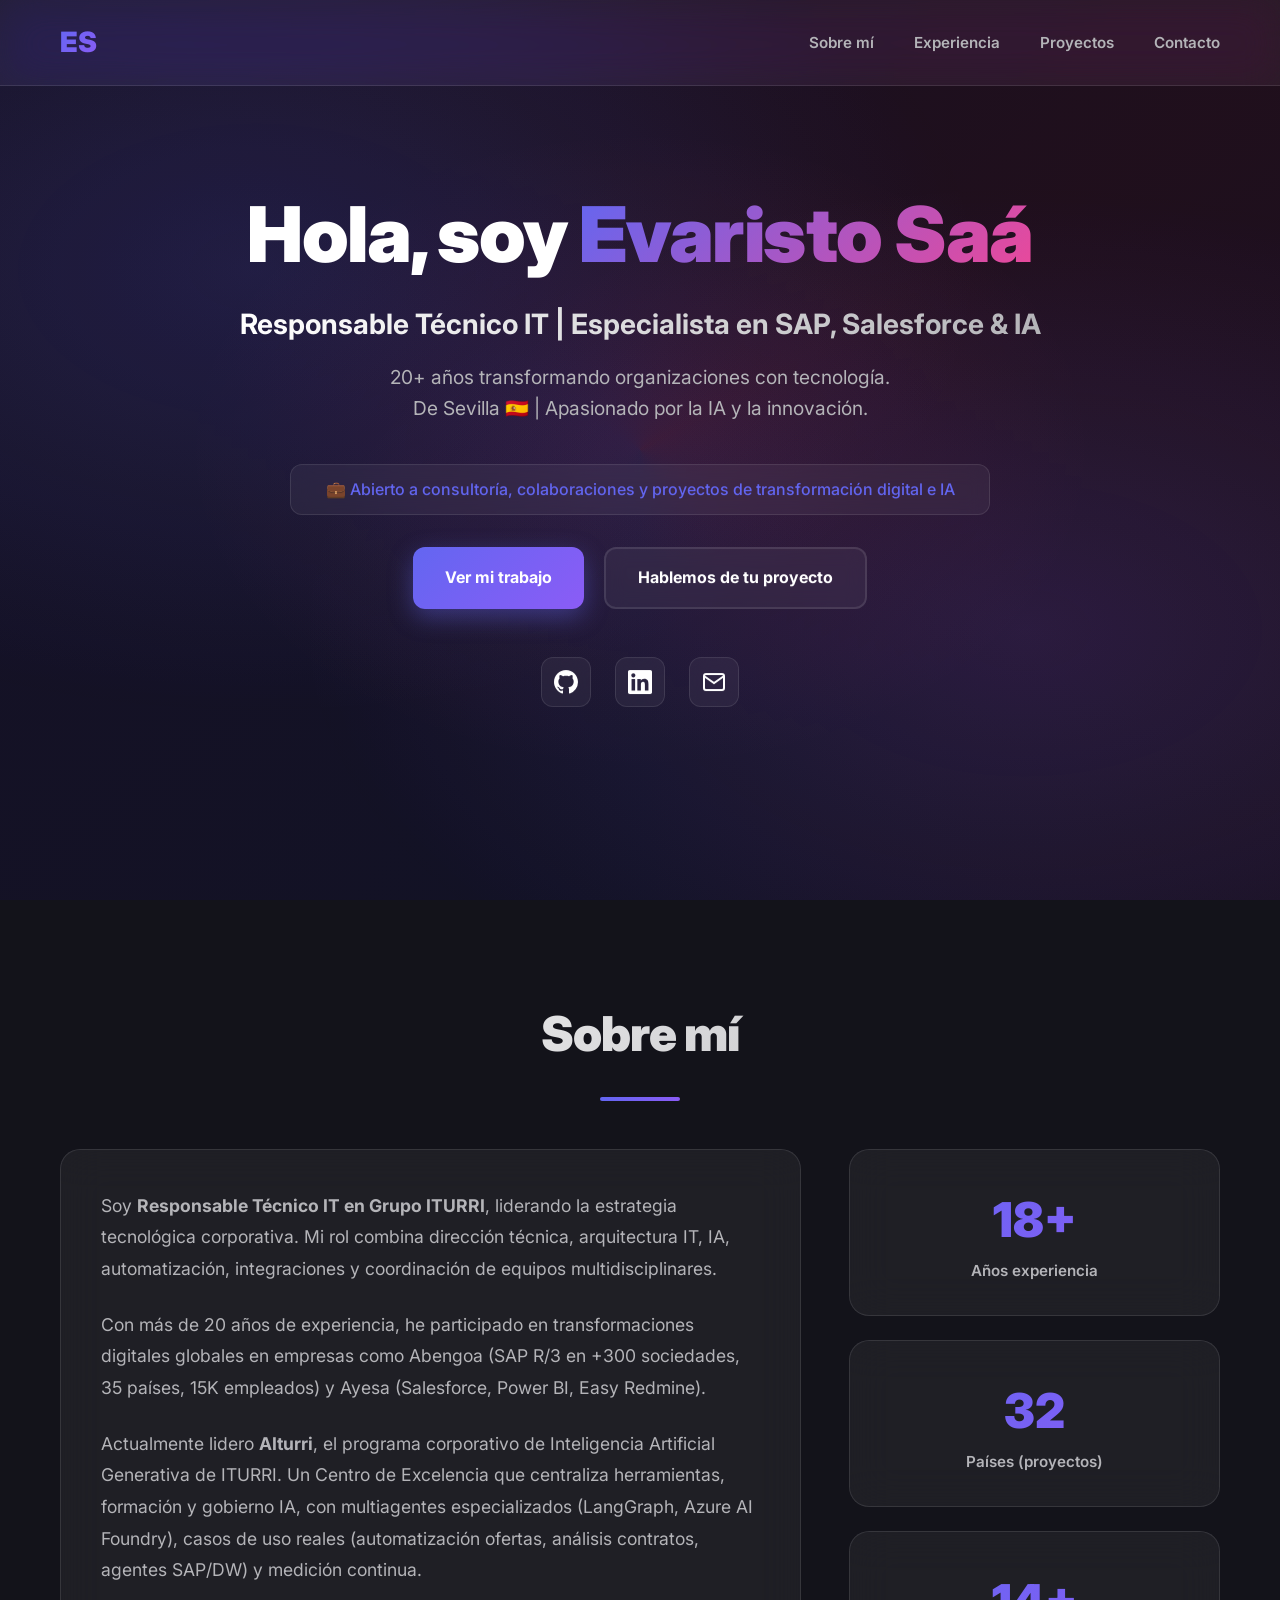
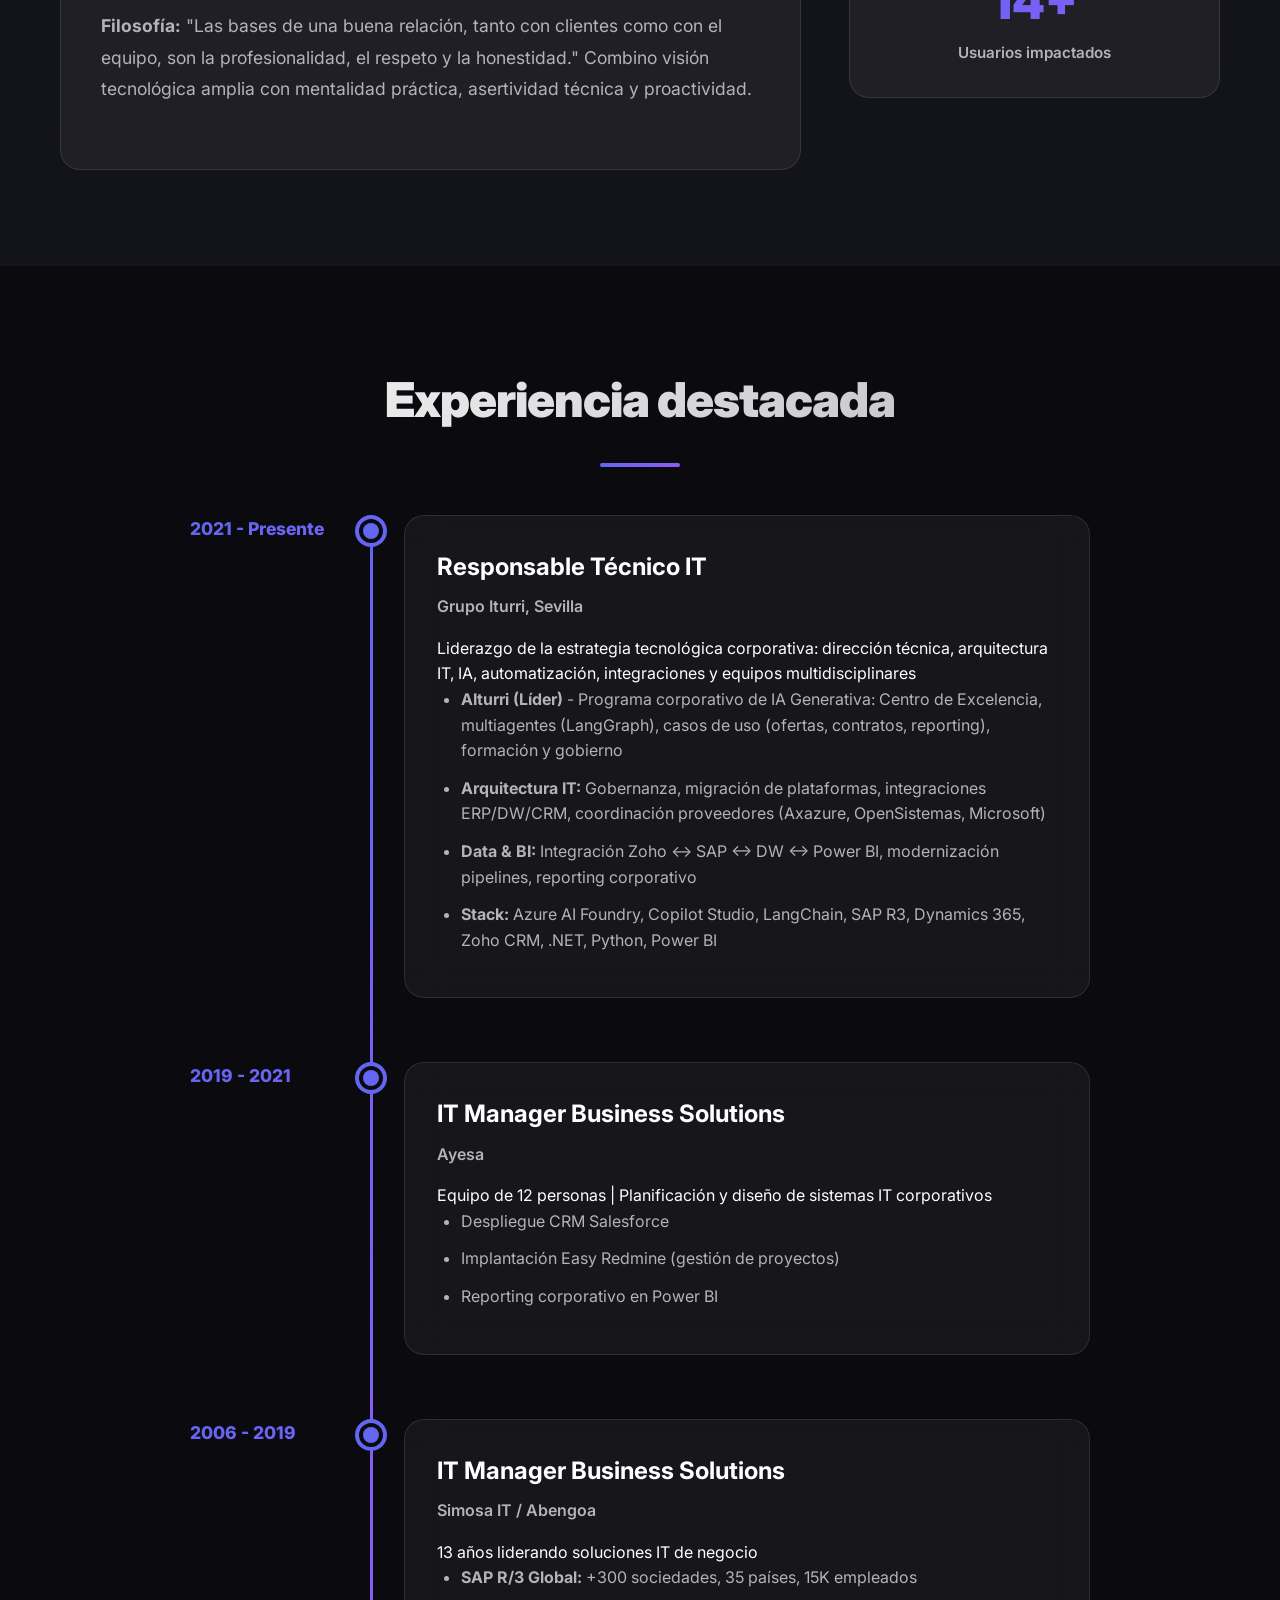
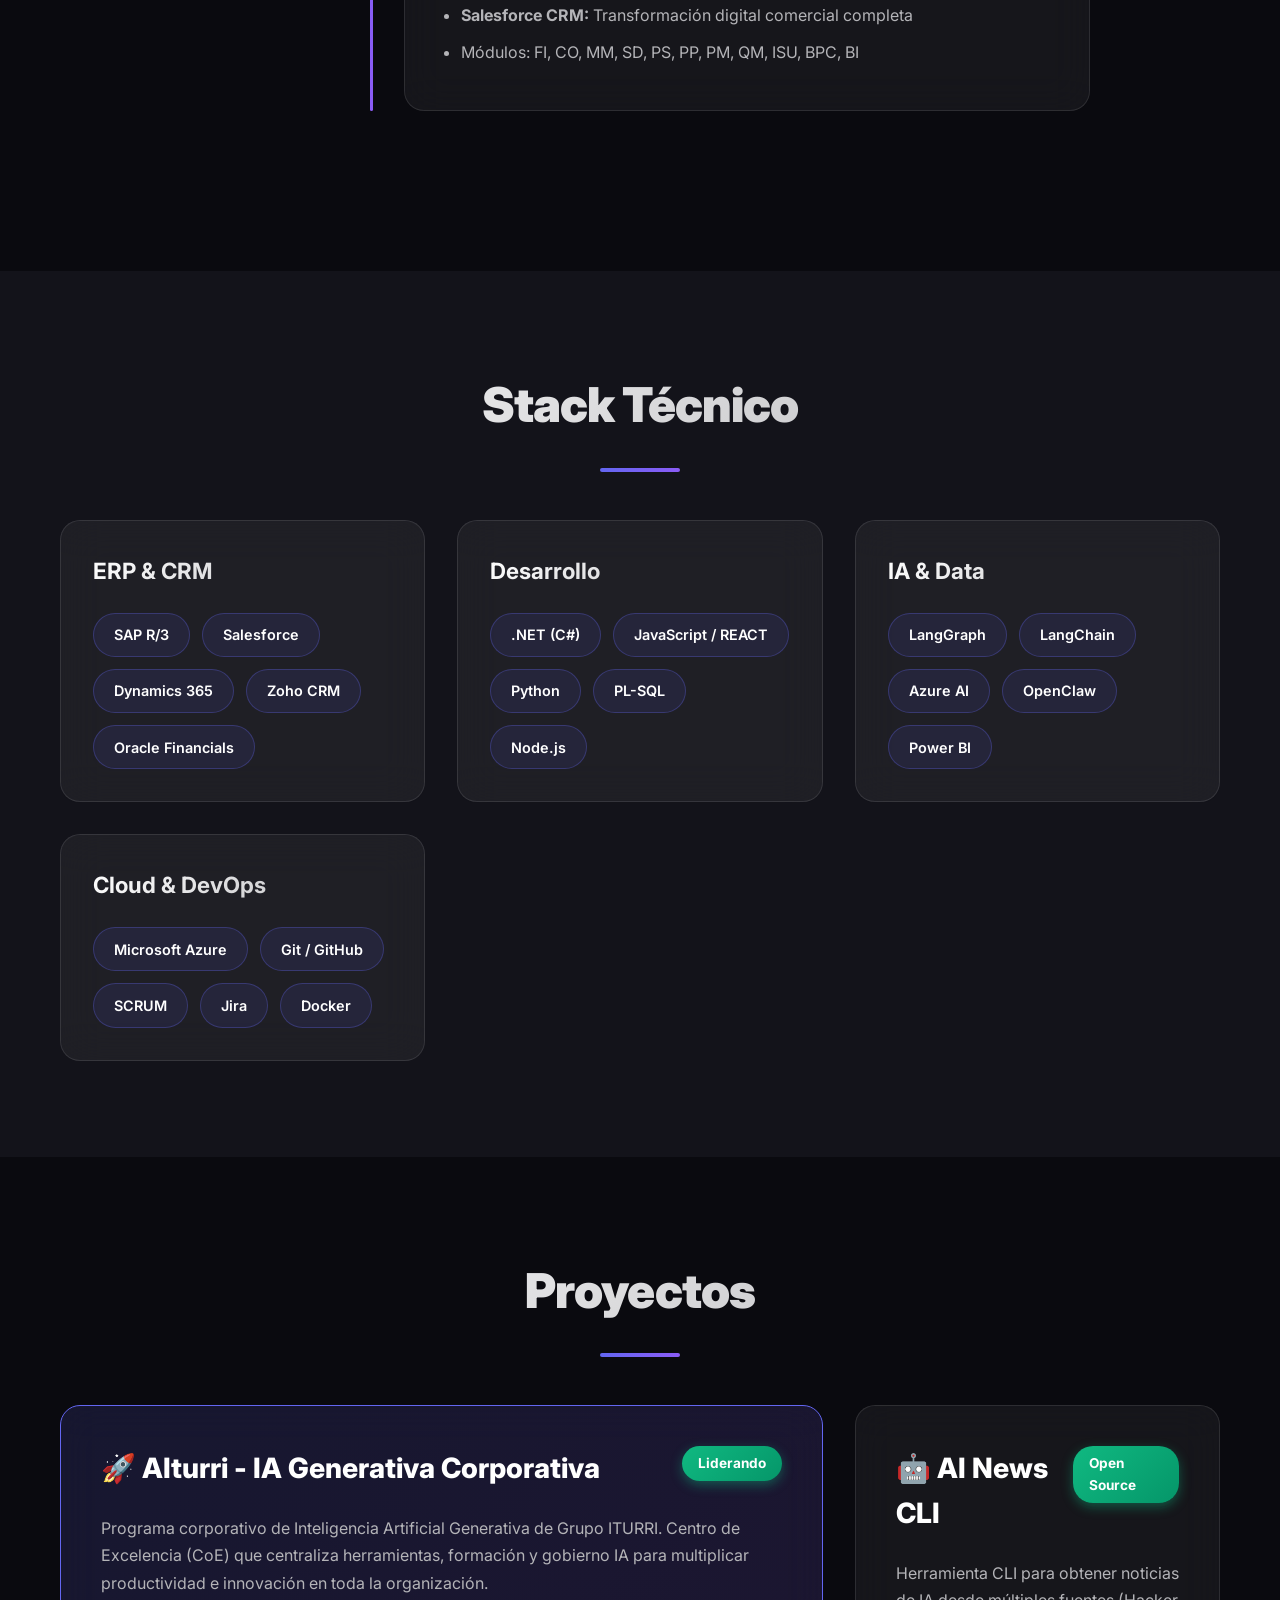
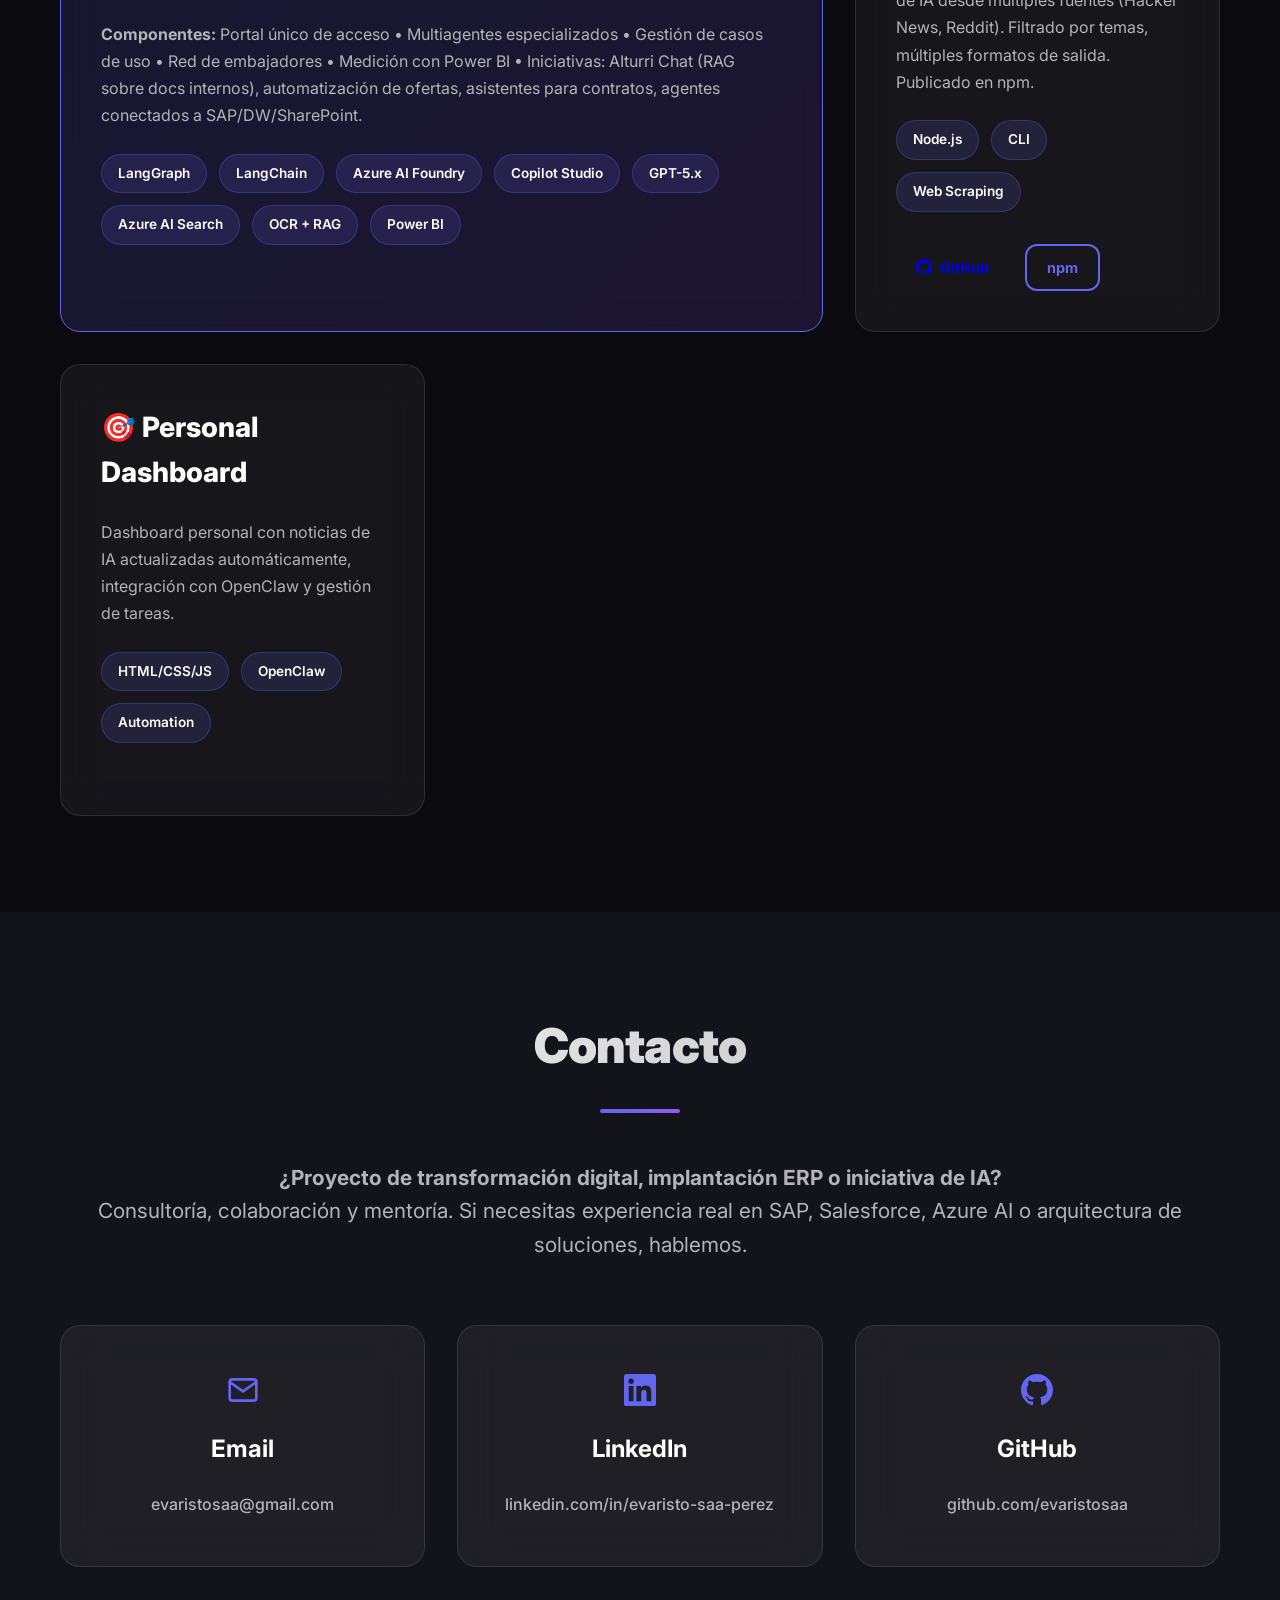
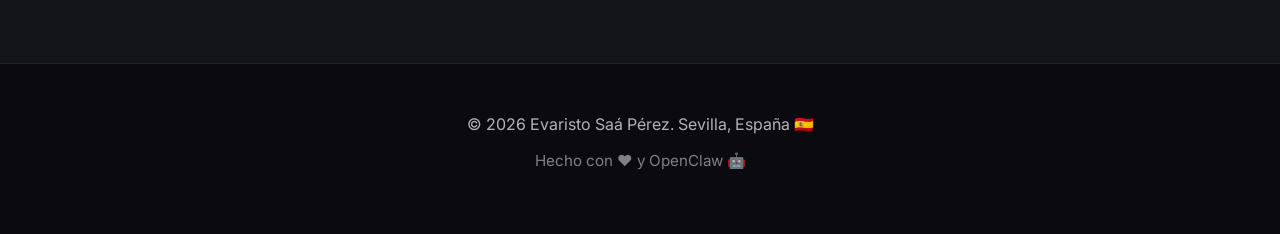
==== commit 940885e5: "feat: añadir Open Graph tags, favicon y mejorar CTAs - Añadidos meta tags Open Graph y Twitter Card " ====
--- a/index.html
+++ b/index.html
@@ -7,6 +7,26 @@
     <meta name="keywords" content="IT, SAP, Salesforce, IA, Machine Learning, Sevilla, desarrollo software">
     <meta name="author" content="Evaristo Saá Pérez">
     <title>Evaristo Saá | IT Leader & AI Enthusiast</title>
+    
+    <!-- Open Graph / Facebook -->
+    <meta property="og:type" content="website">
+    <meta property="og:url" content="https://evaristosaa.github.io/">
+    <meta property="og:title" content="Evaristo Saá | IT Leader & AI Enthusiast">
+    <meta property="og:description" content="Responsable Técnico IT liderando transformación digital e IA. 20+ años en SAP, Salesforce, Azure AI. Líder del programa AIturri de IA Generativa.">
+    <meta property="og:image" content="https://evaristosaa.github.io/og-image.png">
+    <meta property="og:locale" content="es_ES">
+    
+    <!-- Twitter Card -->
+    <meta name="twitter:card" content="summary_large_image">
+    <meta name="twitter:url" content="https://evaristosaa.github.io/">
+    <meta name="twitter:title" content="Evaristo Saá | IT Leader & AI Enthusiast">
+    <meta name="twitter:description" content="Responsable Técnico IT liderando transformación digital e IA. 20+ años en SAP, Salesforce, Azure AI. Líder del programa AIturri de IA Generativa.">
+    <meta name="twitter:image" content="https://evaristosaa.github.io/og-image.png">
+    
+    <!-- Favicon -->
+    <link rel="icon" type="image/svg+xml" href="favicon.svg">
+    <link rel="alternate icon" href="favicon.ico">
+    
     <link rel="stylesheet" href="styles.css">
     <link rel="preconnect" href="https://fonts.googleapis.com">
     <link rel="preconnect" href="https://fonts.gstatic.com" crossorigin>
@@ -42,9 +62,12 @@
                     20+ años transformando organizaciones con tecnología.<br>
                     De Sevilla 🇪🇸 | Apasionado por la IA y la innovación.
                 </p>
+                <p class="hero-cta-subtitle">
+                    💼 Abierto a consultoría, colaboraciones y proyectos de transformación digital e IA
+                </p>
                 <div class="hero-cta">
-                    <a href="#projects" class="btn btn-primary">Ver proyectos</a>
-                    <a href="#contact" class="btn btn-secondary">Contactar</a>
+                    <a href="#projects" class="btn btn-primary">Ver mi trabajo</a>
+                    <a href="#contact" class="btn btn-secondary">Hablemos de tu proyecto</a>
                 </div>
                 <div class="hero-social">
                     <a href="https://github.com/evaristosaa" target="_blank" aria-label="GitHub">
@@ -296,7 +319,8 @@
             <h2 class="section-title">Contacto</h2>
             <div class="contact-content">
                 <p class="contact-intro">
-                    ¿Hablamos de tecnología, IA o colaboración? Estoy abierto a conectar.
+                    <strong>¿Proyecto de transformación digital, implantación ERP o iniciativa de IA?</strong><br>
+                    Consultoría, colaboración y mentoría. Si necesitas experiencia real en SAP, Salesforce, Azure AI o arquitectura de soluciones, hablemos.
                 </p>
                 <div class="contact-methods">
                     <a href="mailto:evaristosaa@gmail.com" class="contact-card">
--- a/styles.css
+++ b/styles.css
@@ -219,6 +219,21 @@
     margin-right: auto;
 }
 
+.hero-cta-subtitle {
+    font-size: 1rem;
+    margin-bottom: 2rem;
+    color: var(--accent-primary);
+    font-weight: 500;
+    max-width: 700px;
+    margin-left: auto;
+    margin-right: auto;
+    padding: 0.75rem 1.5rem;
+    background: var(--glass-bg);
+    backdrop-filter: blur(10px);
+    border: 1px solid var(--glass-border);
+    border-radius: 12px;
+}
+
 .hero-cta {
     display: flex;
     gap: 1.25rem;
